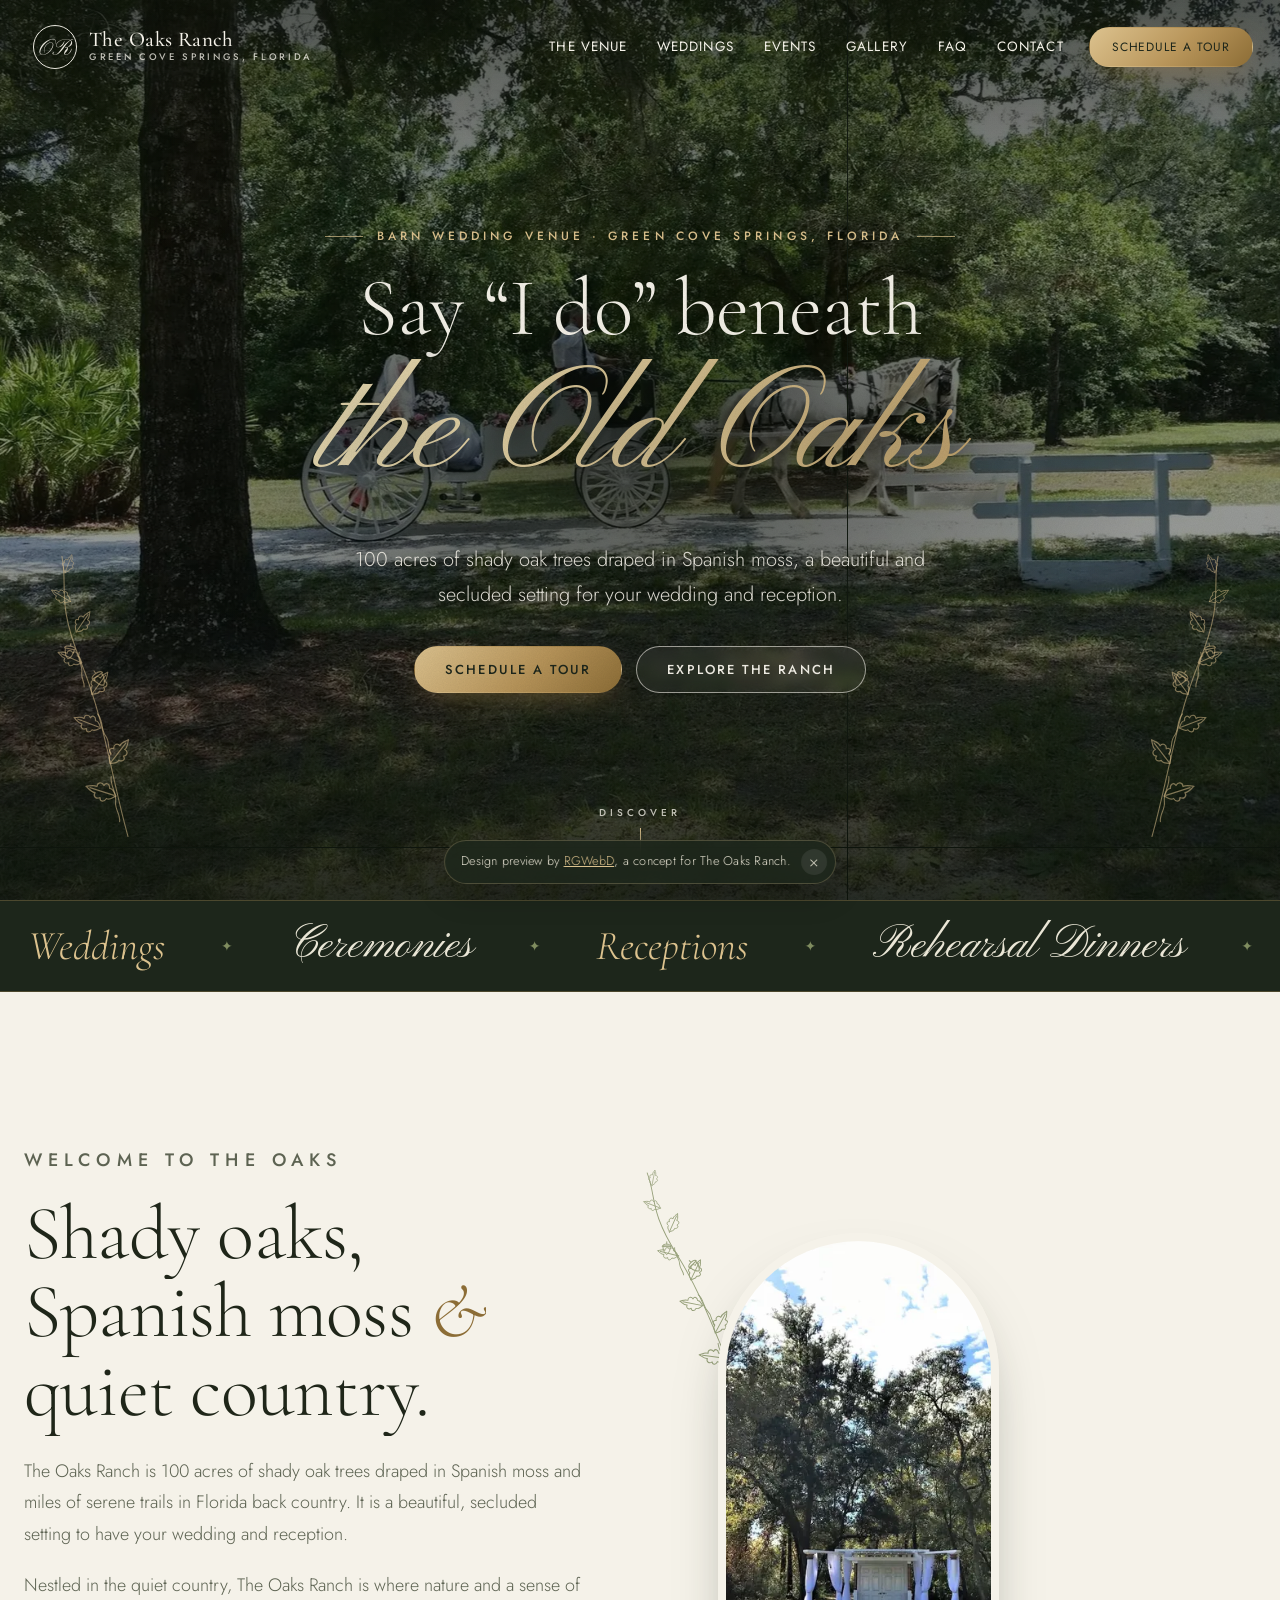
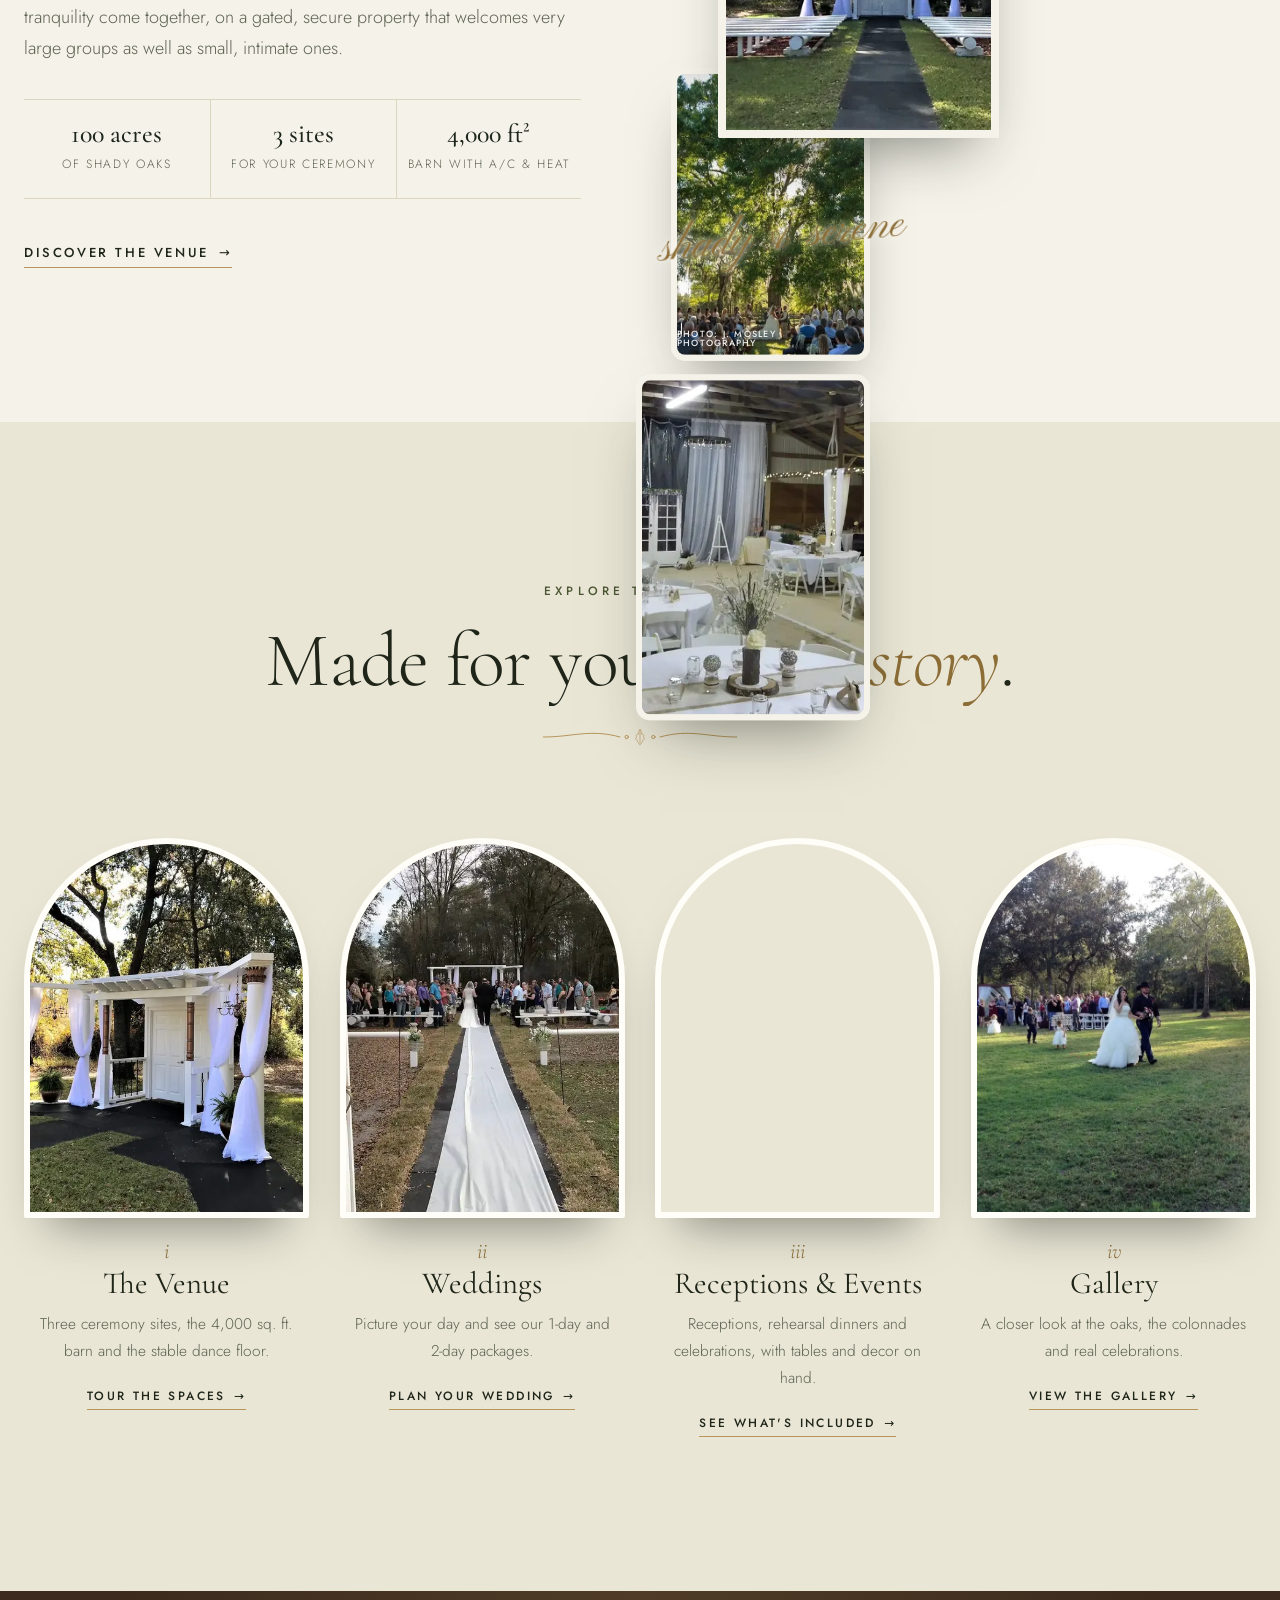
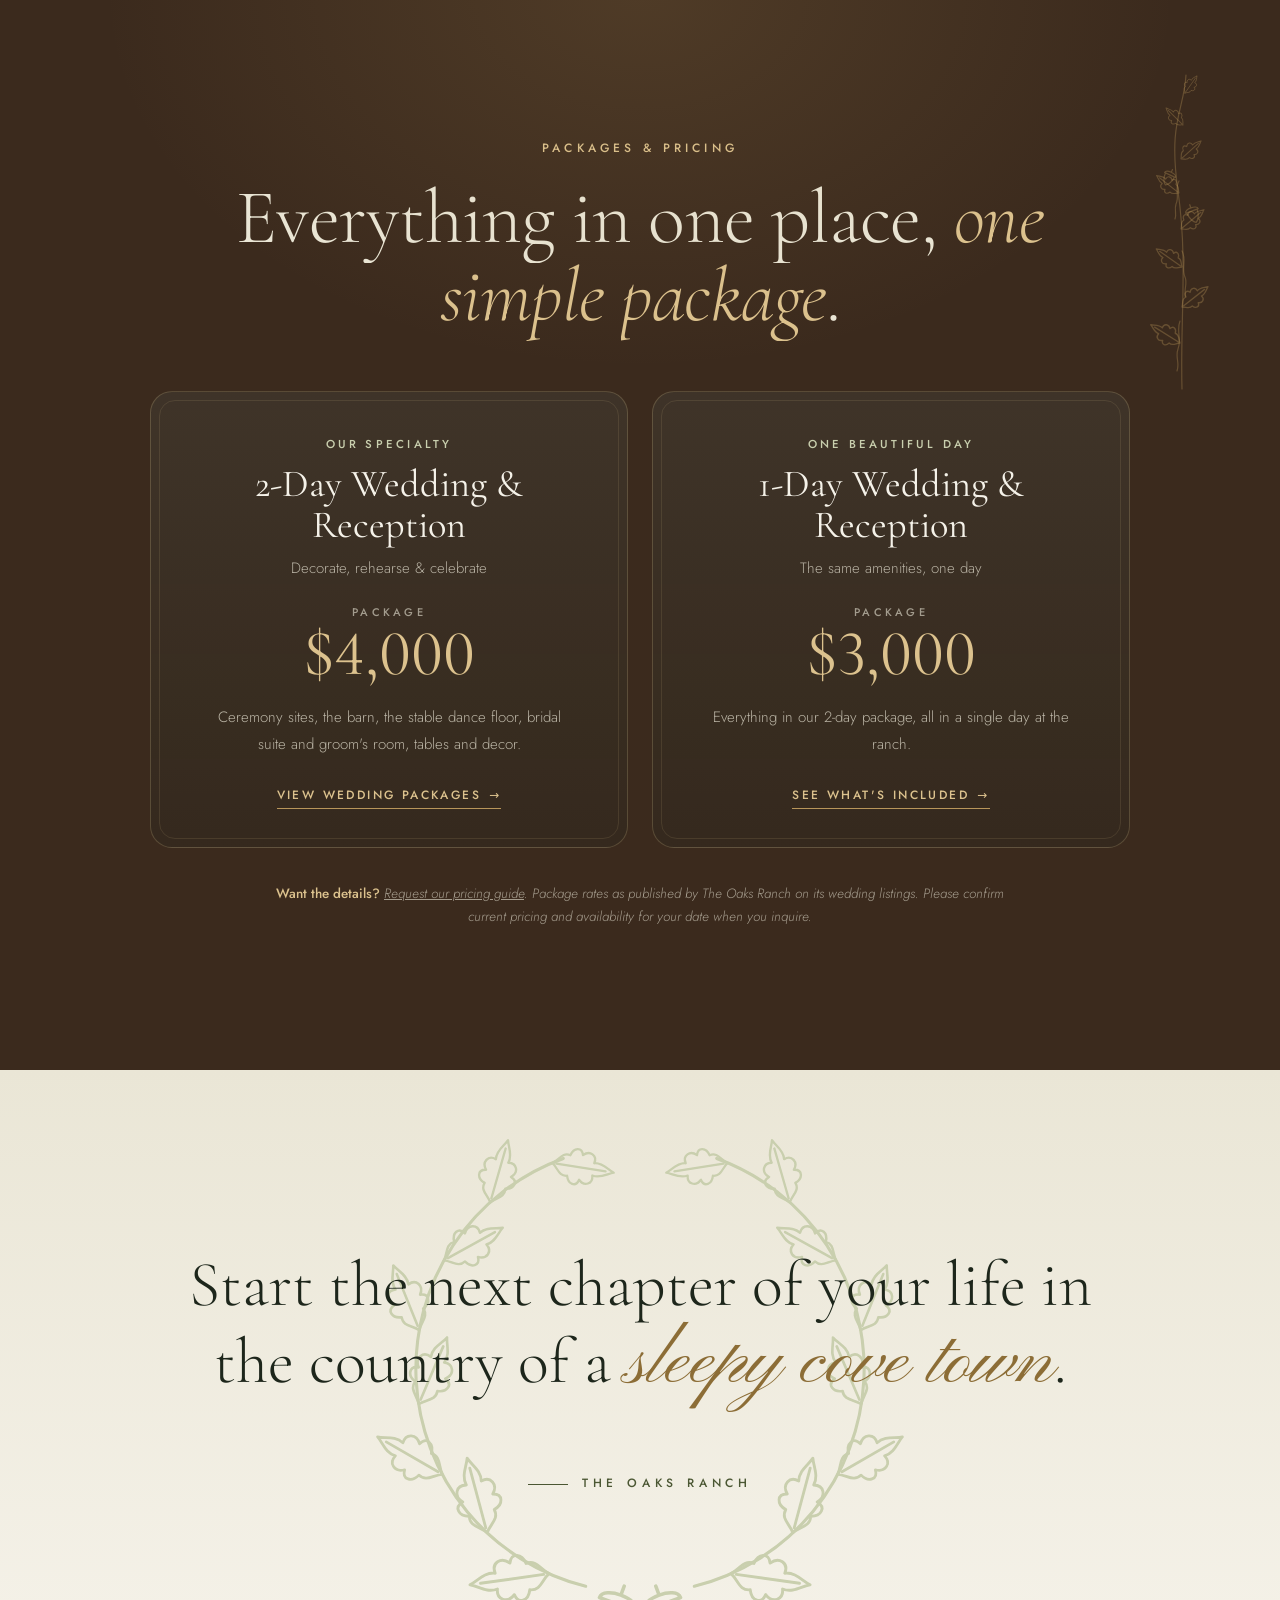
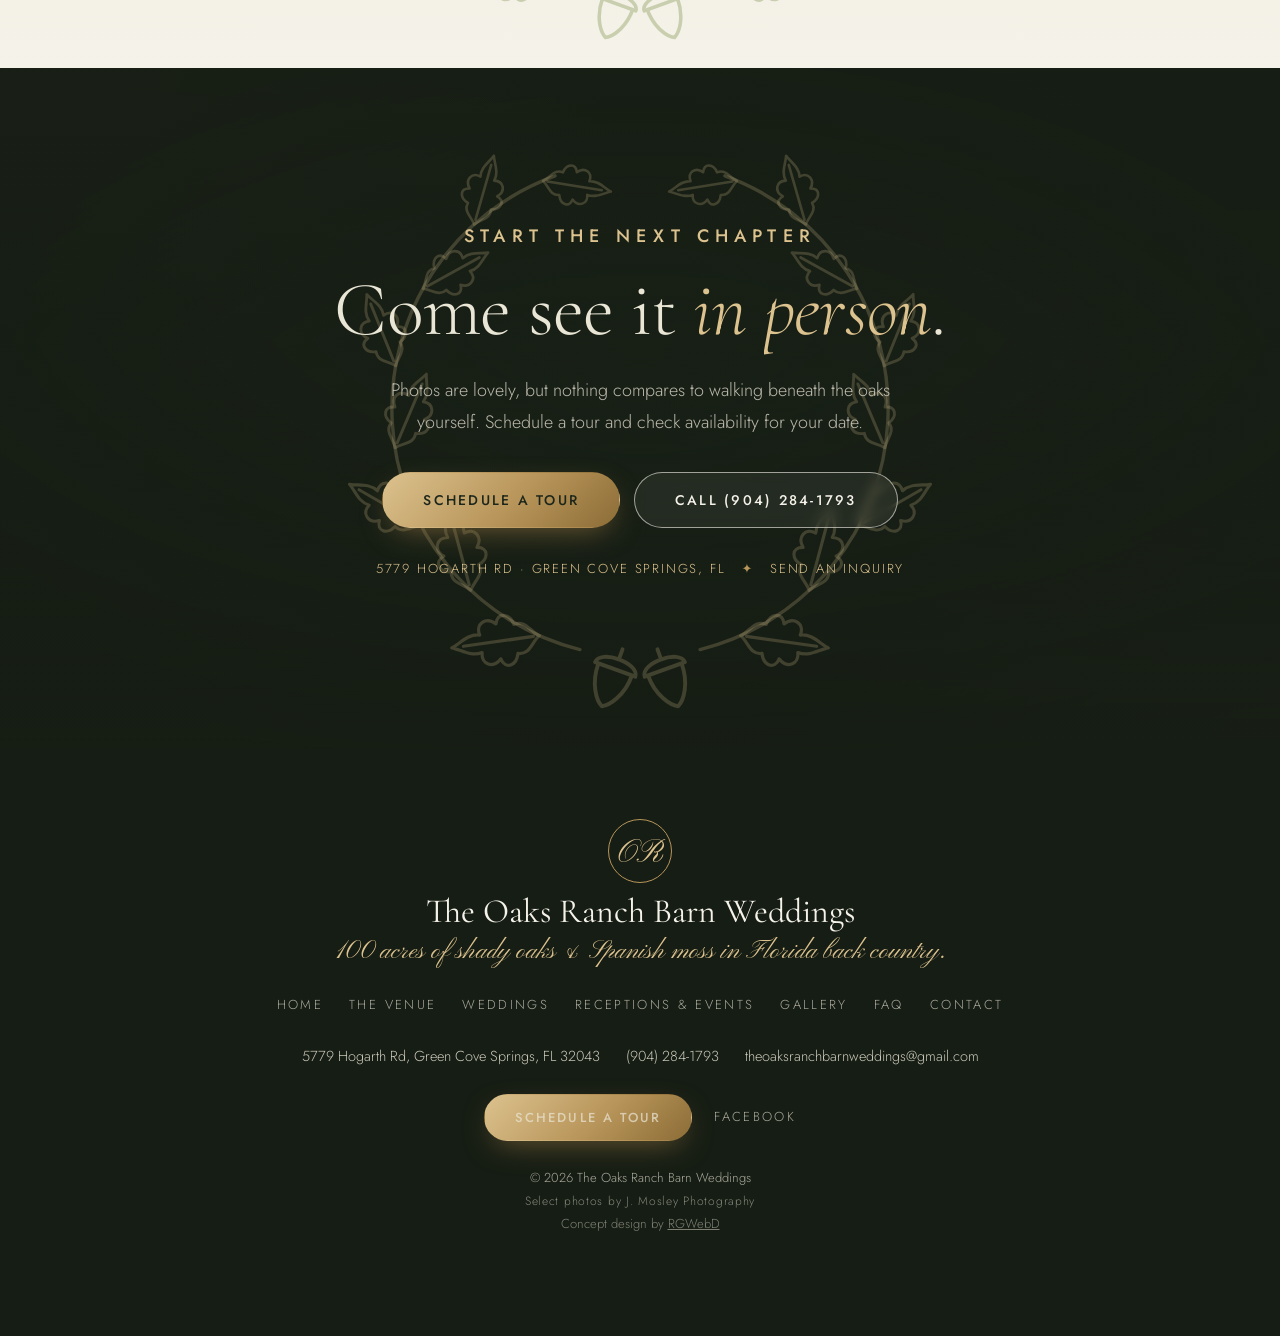
==== index.html @ be6a19f5 "The Oaks Ranch Barn Weddings: multi-page demo site" ====
<!doctype html>
<html lang="en">
<head>
  <meta charset="utf-8">
  <meta name="viewport" content="width=device-width, initial-scale=1, viewport-fit=cover">
  <title>The Oaks Ranch Barn Weddings | 100-Acre Oak Grove Wedding Venue in Green Cove Springs, FL</title>
  <meta name="description" content="Barn wedding venue on 100 acres of moss-draped oaks at 5779 Hogarth Rd, Green Cove Springs, FL: three ceremony sites, a 4,000 sq. ft. a/c barn and a lighted dance floor. Packages from $3,000.">
  <link rel="canonical" href="https://rgwebd.github.io/theoaksranch/">
  <meta name="theme-color" content="#1d261b">
  <meta name="robots" content="index, follow, max-image-preview:large">
  <meta property="og:type" content="website">
  <meta property="og:site_name" content="The Oaks Ranch Barn Weddings">
  <meta property="og:title" content="The Oaks Ranch Barn Weddings | 100-Acre Oak Grove Wedding Venue in Green Cove Springs, FL">
  <meta property="og:description" content="Barn wedding venue on 100 acres of moss-draped oaks at 5779 Hogarth Rd, Green Cove Springs, FL: three ceremony sites, a 4,000 sq. ft. a/c barn and a lighted dance floor. Packages from $3,000.">
  <meta property="og:url" content="https://rgwebd.github.io/theoaksranch/">
  <meta property="og:image" content="https://rgwebd.github.io/theoaksranch/images/og.jpg">
  <meta name="twitter:card" content="summary_large_image">
  <meta name="twitter:title" content="The Oaks Ranch Barn Weddings | 100-Acre Oak Grove Wedding Venue in Green Cove Springs, FL">
  <meta name="twitter:description" content="Barn wedding venue on 100 acres of moss-draped oaks at 5779 Hogarth Rd, Green Cove Springs, FL: three ceremony sites, a 4,000 sq. ft. a/c barn and a lighted dance floor. Packages from $3,000.">
  <meta name="twitter:image" content="https://rgwebd.github.io/theoaksranch/images/og.jpg">
  <link rel="icon" href="favicon.svg" type="image/svg+xml">
  <link rel="preconnect" href="https://fonts.googleapis.com">
  <link rel="preconnect" href="https://fonts.gstatic.com" crossorigin>
  <link href="https://fonts.googleapis.com/css2?family=Cormorant+Garamond:ital,wght@0,300;0,400;0,500;0,600;1,300;1,400;1,500&family=Pinyon+Script&family=Jost:wght@300;400;500;600&display=swap" rel="stylesheet">
  <link rel="preload" as="image" href="images/carriage-oaks.webp" imagesrcset="images/carriage-oaks-sm.webp 800w, images/carriage-oaks.webp 1920w" imagesizes="100vw" type="image/webp">
  <link rel="stylesheet" href="styles.css">
  <script>document.documentElement.classList.add("js");</script>
  <script type="application/ld+json">
{
 "@context": "https://schema.org",
 "@graph": [
  {
   "@type": [
    "EventVenue",
    "LocalBusiness"
   ],
   "@id": "https://rgwebd.github.io/theoaksranch/#venue",
   "name": "The Oaks Ranch Barn Weddings",
   "alternateName": [
    "The Oaks Ranch",
    "Florida Barn Weddings at The Oaks Ranch"
   ],
   "description": "The Oaks Ranch is 100 acres of shady oak trees draped in Spanish moss and miles of serene trails in Florida back country. It is a beautiful, secluded setting to have your wedding and reception, with three wedding ceremony sites, a 4,000 sq. ft. barn with a/c and heat and the stable area with a lighted dance floor for wedding rehearsal, ceremony and reception.",
   "url": "https://rgwebd.github.io/theoaksranch/",
   "telephone": "+1-904-284-1793",
   "email": "theoaksranchbarnweddings@gmail.com",
   "image": [
    "https://rgwebd.github.io/theoaksranch/images/og.jpg",
    "https://rgwebd.github.io/theoaksranch/images/colonnade-aisle.webp",
    "https://rgwebd.github.io/theoaksranch/images/barn-reception.webp"
   ],
   "address": {
    "@type": "PostalAddress",
    "streetAddress": "5779 Hogarth Rd",
    "addressLocality": "Green Cove Springs",
    "addressRegion": "FL",
    "postalCode": "32043",
    "addressCountry": "US"
   },
   "hasMap": "https://www.google.com/maps/search/?api=1&query=5779+Hogarth+Rd%2C+Green+Cove+Springs%2C+FL+32043",
   "areaServed": [
    "Green Cove Springs",
    "Clay County",
    "Jacksonville",
    "Northeast Florida"
   ],
   "sameAs": [
    "https://www.facebook.com/profile.php?id=100077868480670",
    "https://theoaksranchbarnweddings.com/",
    "https://www.theknot.com/marketplace/the-oaks-ranch-barn-weddings-green-cove-springs-fl-976248",
    "https://www.weddingwire.com/biz/the-oaks-ranch-barn-weddings-green-cove-springs/ce2cdfdeb54a8d8a.html"
   ],
   "maximumAttendeeCapacity": 300,
   "amenityFeature": [
    {
     "@type": "LocationFeatureSpecification",
     "name": "Three separate ceremony sites with rustic seating",
     "value": true
    },
    {
     "@type": "LocationFeatureSpecification",
     "name": "4,000 sq. ft. barn with a/c & heat",
     "value": true
    },
    {
     "@type": "LocationFeatureSpecification",
     "name": "Stable area with a lighted dance floor",
     "value": true
    },
    {
     "@type": "LocationFeatureSpecification",
     "name": "A/C bridal suite & groom's room with private restrooms",
     "value": true
    },
    {
     "@type": "LocationFeatureSpecification",
     "name": "3 ADA-approved bathrooms",
     "value": true
    },
    {
     "@type": "LocationFeatureSpecification",
     "name": "26 six-ft round tables & 4 nine-ft farmhouse tables",
     "value": true
    },
    {
     "@type": "LocationFeatureSpecification",
     "name": "Spools, shepherd hooks, whiskey barrel bar, rustic cake stands & signs",
     "value": true
    },
    {
     "@type": "LocationFeatureSpecification",
     "name": "Curtains at the ceremony sites, stable area & main barn",
     "value": true
    },
    {
     "@type": "LocationFeatureSpecification",
     "name": "Decorative lighting throughout",
     "value": true
    }
   ],
   "potentialAction": {
    "@type": "ReserveAction",
    "name": "Schedule a tour",
    "target": "mailto:theoaksranchbarnweddings@gmail.com"
   },
   "makesOffer": [
    {
     "@type": "Offer",
     "name": "2-Day Wedding & Reception Package",
     "price": "4000",
     "priceCurrency": "USD",
     "description": "The venue's specialty package. Same amenities as the 1-day package, over two days."
    },
    {
     "@type": "Offer",
     "name": "1-Day Wedding & Reception Package",
     "price": "3000",
     "priceCurrency": "USD",
     "description": "Wedding and reception in one day, with the same amenities as the 2-day package."
    }
   ]
  },
  {
   "@type": "WebPage",
   "@id": "https://rgwebd.github.io/theoaksranch/#webpage",
   "url": "https://rgwebd.github.io/theoaksranch/",
   "name": "The Oaks Ranch Barn Weddings | 100-Acre Oak Grove Wedding Venue in Green Cove Springs, FL",
   "description": "Barn wedding venue on 100 acres of moss-draped oaks at 5779 Hogarth Rd, Green Cove Springs, FL: three ceremony sites, a 4,000 sq. ft. a/c barn and a lighted dance floor. Packages from $3,000.",
   "isPartOf": {
    "@type": "WebSite",
    "name": "The Oaks Ranch Barn Weddings",
    "url": "https://rgwebd.github.io/theoaksranch/"
   },
   "about": {
    "@id": "https://rgwebd.github.io/theoaksranch/#venue"
   },
   "primaryImageOfPage": "https://rgwebd.github.io/theoaksranch/images/og.jpg"
  }
 ]
}
  </script>
</head>
<body class="page-index">
  <a class="skip" href="#main">Skip to content</a>
  <!-- Intro curtain -->
  <div class="curtain" aria-hidden="true">
    <div class="curtain__panel curtain__panel--l"></div>
    <div class="curtain__panel curtain__panel--r"></div>
    <div class="curtain__mark">
      <svg class="curtain__wreath" viewBox="0 0 200 200"><use href="#wreath"/></svg>
      <span class="curtain__mono">OR</span>
      <span class="curtain__name">The Oaks Ranch</span>
    </div>
  </div>

  <div class="grain" aria-hidden="true"></div>
  <div class="progress" aria-hidden="true"><span></span></div>

  <aside class="preview-bar" role="note">
    <span>Design preview by <a href="https://github.com/RGWebD" rel="noopener">RGWebD</a><span class="pv-long">, a concept for The Oaks Ranch</span>.</span>
    <button type="button" class="preview-bar__x" aria-label="Dismiss preview notice">&times;</button>
  </aside>

  <header class="nav" id="top">
    <a class="brand" href="./" aria-label="The Oaks Ranch home">
      <span class="brand__mono" aria-hidden="true">OR</span>
      <span class="brand__text"><span class="brand__name">The Oaks Ranch</span><span class="brand__sub">Green Cove Springs, Florida</span></span>
    </a>
    <nav aria-label="Main">
      <ul id="menu" class="menu">
        <li><a href="venue.html">The Venue</a></li><li><a href="weddings.html">Weddings</a></li><li><a href="events.html">Events</a></li><li><a href="gallery.html">Gallery</a></li><li><a href="faq.html">FAQ</a></li><li><a href="contact.html">Contact</a></li>
        <li class="menu__cta"><a class="btn btn--gold magnetic" href="mailto:theoaksranchbarnweddings@gmail.com?subject=Tour%20request%3A%20The%20Oaks%20Ranch&amp;body=Hi%21%20We%27d%20love%20to%20schedule%20a%20tour%20of%20The%20Oaks%20Ranch.%0A%0AOur%20names%3A%0APhone%3A%0AWedding%20date%20or%20season%3A%0AEstimated%20guest%20count%3A%0ABest%20days%20and%20times%20for%20a%20tour%3A%0A%0AThank%20you%21"><span>Schedule a Tour</span></a></li>
      </ul>
    </nav>
    <button class="menu-toggle" type="button" aria-expanded="false" aria-controls="menu" aria-label="Open menu"><span></span><span></span></button>
  </header>

  <main id="main">
    <!-- HERO -->
    <section class="hero" aria-labelledby="hero-title">
      <div class="hero__media" aria-hidden="true">
        <img src="images/carriage-oaks.webp" srcset="images/carriage-oaks-sm.webp 800w, images/carriage-oaks.webp 1920w" sizes="100vw" alt="" width="1920" height="1080" fetchpriority="high" style="object-position:38% 50%">
      </div>
      <div class="hero__veil" aria-hidden="true"></div>
      <svg class="hero__sprig hero__sprig--l draw" viewBox="0 0 120 320" aria-hidden="true"><use href="#sprig"/></svg>
      <svg class="hero__sprig hero__sprig--r draw" viewBox="0 0 120 320" aria-hidden="true"><use href="#sprig"/></svg>
      <div class="hero__inner">
        <p class="eyebrow hero__eyebrow"><span class="rule"></span>Barn Wedding Venue · Green Cove Springs, Florida<span class="rule"></span></p>
        <h1 id="hero-title" class="hero__title">
          <span class="split">Say “I do” beneath</span>
          <span class="hero__script">the Old Oaks</span>
        </h1>
        <p class="hero__lede">100 acres of shady oak trees draped in Spanish moss, a beautiful and secluded setting for your wedding and reception.</p>
        <div class="hero__cta">
          <a class="btn btn--gold magnetic" href="mailto:theoaksranchbarnweddings@gmail.com?subject=Tour%20request%3A%20The%20Oaks%20Ranch&amp;body=Hi%21%20We%27d%20love%20to%20schedule%20a%20tour%20of%20The%20Oaks%20Ranch.%0A%0AOur%20names%3A%0APhone%3A%0AWedding%20date%20or%20season%3A%0AEstimated%20guest%20count%3A%0ABest%20days%20and%20times%20for%20a%20tour%3A%0A%0AThank%20you%21"><span>Schedule a Tour</span></a>
          <a class="btn btn--ghost magnetic" href="venue.html"><span>Explore the Ranch</span></a>
        </div>
      </div>
      <a class="hero__scroll" href="#story" aria-label="Scroll to discover the ranch"><span>Discover</span><i></i></a>
    </section>

    <!-- MARQUEE -->
    <div class="marquee" aria-label="What The Oaks Ranch offers">
      <div class="marquee__track">
        <ul>
          <li>Weddings</li><li>Ceremonies</li><li>Receptions</li><li>Rehearsal Dinners</li><li>100 Acres of Oaks</li><li>Spanish Moss</li><li>Three Ceremony Sites</li><li>4,000 sq. ft. Barn</li><li>Lighted Dance Floor</li><li>Bridal Suite</li><li>Groom's Room</li><li>Serene Trails</li>
        </ul>
        <ul aria-hidden="true">
          <li>Weddings</li><li>Ceremonies</li><li>Receptions</li><li>Rehearsal Dinners</li><li>100 Acres of Oaks</li><li>Spanish Moss</li><li>Three Ceremony Sites</li><li>4,000 sq. ft. Barn</li><li>Lighted Dance Floor</li><li>Bridal Suite</li><li>Groom's Room</li><li>Serene Trails</li>
        </ul>
      </div>
    </div>

    <!-- STORY -->
    <section class="story section" id="story" aria-labelledby="story-title">
      <div class="wrap story__grid">
        <div class="story__copy">
          <p class="eyebrow reveal">Welcome to The Oaks</p>
          <h2 id="story-title" class="display split">Shady oaks, Spanish moss <em>&amp;</em> quiet country.</h2>
          <p class="reveal">The Oaks Ranch is 100 acres of shady oak trees draped in Spanish moss and miles of serene trails in Florida back country. It is a beautiful, secluded setting to have your wedding and reception.</p>
          <p class="reveal">Nestled in the quiet country, The Oaks Ranch is where nature and a sense of tranquility come together, on a gated, secure property that welcomes very large groups as well as small, intimate ones.</p>
          <ul class="story__facts reveal">
            <li><strong>100 acres</strong><span>of shady oaks</span></li>
            <li><strong>3 sites</strong><span>for your ceremony</span></li>
            <li><strong>4,000 ft²</strong><span>barn with a/c &amp; heat</span></li>
          </ul>
          <a class="link-arrow reveal" href="venue.html">Discover the venue <span aria-hidden="true">→</span></a>
        </div>
        <div class="collage" aria-label="Photos of the ranch">
          <figure class="collage__a arch reveal" data-parallax="0.6"><img src="images/colonnade-aisle.webp" srcset="images/colonnade-aisle-sm.webp 800w, images/colonnade-aisle.webp 1600w" sizes="(max-width: 800px) 60vw, 26vw" width="1600" height="1200" loading="lazy" decoding="async" alt="The White Colonnades ceremony site at the end of a rustic-bench aisle, framed by oak trees"></figure>
          <figure class="collage__b reveal" data-parallax="-0.5"><img src="images/moss-oak.webp" srcset="images/moss-oak.webp 960w" sizes="(max-width: 800px) 45vw, 18vw" width="960" height="640" loading="lazy" decoding="async" alt="A huge live oak draped in Spanish moss shading wedding guests"><span class="credit">Photo: J. Mosley Photography</span></figure>
          <figure class="collage__c reveal" data-parallax="0.3"><img src="images/barn-reception.webp" srcset="images/barn-reception-sm.webp 800w, images/barn-reception.webp 1920w" sizes="(max-width: 800px) 50vw, 20vw" width="1920" height="1282" loading="lazy" decoding="async" alt="The barn set for a reception with white drapes, round tables and string lights" style="object-position:40% 50%"></figure>
          <span class="collage__script" aria-hidden="true">shady &amp; serene</span>
          <svg class="collage__sprig draw" viewBox="0 0 120 320" aria-hidden="true"><use href="#sprig"/></svg>
        </div>
      </div>
    </section>

    <section class="teasers section section--cream" aria-labelledby="teasers-title">
      <div class="wrap">
        <header class="section-head center">
          <p class="eyebrow reveal">Explore the Ranch</p>
          <h2 id="teasers-title" class="display split">Made for your <em>whole story</em>.</h2>
          <svg class="flourish draw" viewBox="0 0 240 24" aria-hidden="true"><use href="#flourish"/></svg>
        </header>
        <ul class="teasers__grid">
          <li class="reveal"><a class="teaser" href="venue.html">
            <figure class="teaser__img"><img src="images/colonnade-side.webp" srcset="images/colonnade-side-sm.webp 800w, images/colonnade-side.webp 1600w" sizes="(max-width: 700px) 44vw, (max-width: 1100px) 22vw, 280px" width="1600" height="1200" loading="lazy" decoding="async" alt="The White Colonnades arbor with flowing white drapes beneath the oaks" style="object-position:55% 50%"></figure>
            <span class="teaser__n" aria-hidden="true">i</span>
            <h3>The Venue</h3>
            <p>Three ceremony sites, the 4,000 sq. ft. barn and the stable dance floor.</p>
            <span class="teaser__more">Tour the spaces <span aria-hidden="true">→</span></span>
          </a></li>
          <li class="reveal"><a class="teaser" href="weddings.html">
            <figure class="teaser__img"><img src="images/chapel-doors.webp" srcset="images/chapel-doors-sm.webp 800w, images/chapel-doors.webp 1600w" sizes="(max-width: 700px) 44vw, (max-width: 1100px) 22vw, 280px" width="1600" height="1200" loading="lazy" decoding="async" alt="White chapel doors opening onto a long aisle toward the ceremony arbor"></figure>
            <span class="teaser__n" aria-hidden="true">ii</span>
            <h3>Weddings</h3>
            <p>Picture your day and see our 1-day and 2-day packages.</p>
            <span class="teaser__more">Plan your wedding <span aria-hidden="true">→</span></span>
          </a></li>
          <li class="reveal"><a class="teaser" href="events.html">
            <figure class="teaser__img"><img src="images/golden-dinner.webp" srcset="images/golden-dinner-sm.webp 800w, images/golden-dinner.webp 1920w" sizes="(max-width: 700px) 44vw, (max-width: 1100px) 22vw, 280px" width="1920" height="1433" loading="lazy" decoding="async" alt="Guests at dinner tables beneath the oaks and string lights at golden hour" style="object-position:45% 50%"></figure>
            <span class="teaser__n" aria-hidden="true">iii</span>
            <h3>Receptions &amp; Events</h3>
            <p>Receptions, rehearsal dinners and celebrations, with tables and decor on hand.</p>
            <span class="teaser__more">See what's included <span aria-hidden="true">→</span></span>
          </a></li>
          <li class="reveal"><a class="teaser" href="gallery.html">
            <figure class="teaser__img"><img src="images/couple-lawn.webp" srcset="images/couple-lawn-sm.webp 800w, images/couple-lawn.webp 1600w" sizes="(max-width: 700px) 44vw, (max-width: 1100px) 22vw, 280px" width="1600" height="1600" loading="lazy" decoding="async" alt="Bride and groom walking hand in hand across the lawn" style="object-position:55% 50%"></figure>
            <span class="teaser__n" aria-hidden="true">iv</span>
            <h3>Gallery</h3>
            <p>A closer look at the oaks, the colonnades and real celebrations.</p>
            <span class="teaser__more">View the gallery <span aria-hidden="true">→</span></span>
          </a></li>
        </ul>
      </div>
    </section>

    <section class="ptease" aria-labelledby="ptease-title">
      <svg class="packages__sprig draw" viewBox="0 0 120 320" aria-hidden="true"><use href="#sprig"/></svg>
      <div class="wrap">
        <header class="section-head center">
          <p class="eyebrow reveal">Packages &amp; Pricing</p>
          <h2 id="ptease-title" class="display split">Everything in one place, <em>one simple package</em>.</h2>
        </header>
        <div class="ptease__grid">
          <a class="tier ptease__card reveal" href="weddings.html#packages">
            <p class="tier__kicker">Our Specialty</p>
            <h3>2-Day Wedding &amp; Reception</h3>
            <p class="tier__months">Decorate, rehearse &amp; celebrate</p>
            <p class="tier__price"><span>Package</span><b>$4,000</b></p>
            <p class="ptease__note">Ceremony sites, the barn, the stable dance floor, bridal suite and groom's room, tables and decor.</p>
            <span class="teaser__more">View wedding packages <span aria-hidden="true">→</span></span>
          </a>
          <a class="tier ptease__card reveal" href="weddings.html#packages">
            <p class="tier__kicker">One Beautiful Day</p>
            <h3>1-Day Wedding &amp; Reception</h3>
            <p class="tier__months">The same amenities, one day</p>
            <p class="tier__price"><span>Package</span><b>$3,000</b></p>
            <p class="ptease__note">Everything in our 2-day package, all in a single day at the ranch.</p>
            <span class="teaser__more">See what's included <span aria-hidden="true">→</span></span>
          </a>
        </div>
        <p class="fine reveal"><strong>Want the details?</strong> <a href="mailto:theoaksranchbarnweddings@gmail.com?subject=Pricing%20guide%20request%3A%20The%20Oaks%20Ranch&amp;body=Hi%21%20Could%20you%20send%20us%20your%20current%20wedding%20pricing%20and%20package%20details%3F%0A%0AOur%20names%3A%0APhone%3A%0AWedding%20date%20or%20season%3A%0AEstimated%20guest%20count%3A%0A%0AThank%20you%21">Request our pricing guide</a>. Package rates as published by The Oaks Ranch on its wedding listings. Please confirm current pricing and availability for your date when you inquire.</p>
      </div>
    </section>

    <section class="quote" aria-label="In their words">
      <svg class="quote__wreath draw" viewBox="0 0 200 200" aria-hidden="true"><use href="#wreath"/></svg>
      <blockquote class="quote__text">
        <p class="split-lines">Start the next chapter of your life in the country of a <em>sleepy cove town</em>.</p>
        <footer>The Oaks Ranch</footer>
      </blockquote>
    </section>

    <section class="cta-band" aria-labelledby="cta-title">
      <div class="cta-band__media" data-parallax="0.5" aria-hidden="true"><img src="images/golden-dinner.webp" srcset="images/golden-dinner-sm.webp 800w, images/golden-dinner.webp 1920w" sizes="100vw" width="1920" height="1433" loading="lazy" decoding="async" alt="" style="object-position:50% 40%"></div>
      <div class="cta-band__veil" aria-hidden="true"></div>
      <svg class="cta-band__wreath draw" viewBox="0 0 200 200" aria-hidden="true"><use href="#wreath"/></svg>
      <div class="wrap cta-band__inner">
        <p class="eyebrow reveal">Start the Next Chapter</p>
        <h2 id="cta-title" class="display split">Come see it <em>in person</em>.</h2>
        <p class="reveal">Photos are lovely, but nothing compares to walking beneath the oaks yourself. Schedule a tour and check availability for your date.</p>
        <div class="cta-band__btns reveal">
          <a class="btn btn--gold btn--lg magnetic" href="mailto:theoaksranchbarnweddings@gmail.com?subject=Tour%20request%3A%20The%20Oaks%20Ranch&amp;body=Hi%21%20We%27d%20love%20to%20schedule%20a%20tour%20of%20The%20Oaks%20Ranch.%0A%0AOur%20names%3A%0APhone%3A%0AWedding%20date%20or%20season%3A%0AEstimated%20guest%20count%3A%0ABest%20days%20and%20times%20for%20a%20tour%3A%0A%0AThank%20you%21"><span>Schedule a Tour</span></a>
          <a class="btn btn--ghost btn--lg magnetic" href="tel:+19042841793"><span>Call (904) 284-1793</span></a>
        </div>
        <p class="cta-band__meta reveal"><a href="https://www.google.com/maps/search/?api=1&amp;query=5779+Hogarth+Rd%2C+Green+Cove+Springs%2C+FL+32043" target="_blank" rel="noopener">5779 Hogarth Rd · Green Cove Springs, FL</a> <span aria-hidden="true">✦</span> <a href="contact.html">Send an inquiry</a></p>
      </div>
    </section>

  </main>

  <footer class="footer">
    <div class="wrap footer__inner">
      <div class="footer__brand">
        <span class="footer__mono" aria-hidden="true">OR</span>
        <p class="footer__name">The Oaks Ranch Barn Weddings</p>
        <p class="footer__tag">100 acres of shady oaks &amp; Spanish moss in Florida back country.</p>
      </div>
      <nav class="footer__nav" aria-label="Footer">
        <a href="./">Home</a><a href="venue.html">The Venue</a><a href="weddings.html">Weddings</a><a href="events.html">Receptions &amp; Events</a><a href="gallery.html">Gallery</a><a href="faq.html">FAQ</a><a href="contact.html">Contact</a>
      </nav>
      <div class="footer__contact">
        <a href="https://www.google.com/maps/search/?api=1&amp;query=5779+Hogarth+Rd%2C+Green+Cove+Springs%2C+FL+32043" target="_blank" rel="noopener">5779 Hogarth Rd, Green Cove Springs, FL 32043</a>
        <a href="tel:+19042841793">(904) 284-1793</a>
        <a href="mailto:theoaksranchbarnweddings@gmail.com">theoaksranchbarnweddings@gmail.com</a>
      </div>
      <div class="footer__actions">
        <a class="btn btn--gold magnetic" href="mailto:theoaksranchbarnweddings@gmail.com?subject=Tour%20request%3A%20The%20Oaks%20Ranch&amp;body=Hi%21%20We%27d%20love%20to%20schedule%20a%20tour%20of%20The%20Oaks%20Ranch.%0A%0AOur%20names%3A%0APhone%3A%0AWedding%20date%20or%20season%3A%0AEstimated%20guest%20count%3A%0ABest%20days%20and%20times%20for%20a%20tour%3A%0A%0AThank%20you%21"><span>Schedule a Tour</span></a>
        <a class="footer__social" href="https://www.facebook.com/profile.php?id=100077868480670" target="_blank" rel="noopener">Facebook</a>
      </div>
      <p class="footer__legal">© <span data-year>2026</span> The Oaks Ranch Barn Weddings<br><span class="footer__photo">Select photos by J. Mosley Photography</span><br><span class="footer__credit">Concept design by <a href="https://github.com/RGWebD" rel="noopener">RGWebD</a></span></p>
    </div>
  </footer>

  <!-- SVG sprites: oak leaves, acorns & Spanish moss -->
  <svg width="0" height="0" style="position:absolute" aria-hidden="true">
    <defs>
      <symbol id="sprig" viewBox="0 0 120 320"><g fill="none" stroke="currentColor" stroke-width="1.2" stroke-linecap="round" stroke-linejoin="round"><path d="M60 318 C 58 250, 66 190, 56 120 S 62 40, 64 4"/><path transform="translate(58.0 272.0) rotate(-58) scale(1.15)" d="M0 0 C -2 -3 -6 -4 -5 -8 C -9 -9 -10 -13 -6 -14 C -9 -17 -7 -21 -3 -20 C -4 -24 -1 -27 0 -30 C 1 -27 4 -24 3 -20 C 7 -21 9 -17 6 -14 C 10 -13 9 -9 5 -8 C 6 -4 2 -3 0 0Z M0 -2 L0 -26"/><path transform="translate(60.0 236.0) rotate(52) scale(1.10)" d="M0 0 C -2 -3 -6 -4 -5 -8 C -9 -9 -10 -13 -6 -14 C -9 -17 -7 -21 -3 -20 C -4 -24 -1 -27 0 -30 C 1 -27 4 -24 3 -20 C 7 -21 9 -17 6 -14 C 10 -13 9 -9 5 -8 C 6 -4 2 -3 0 0Z M0 -2 L0 -26"/><path transform="translate(60.0 196.0) rotate(-55) scale(1.05)" d="M0 0 C -2 -3 -6 -4 -5 -8 C -9 -9 -10 -13 -6 -14 C -9 -17 -7 -21 -3 -20 C -4 -24 -1 -27 0 -30 C 1 -27 4 -24 3 -20 C 7 -21 9 -17 6 -14 C 10 -13 9 -9 5 -8 C 6 -4 2 -3 0 0Z M0 -2 L0 -26"/><path transform="translate(59.0 158.0) rotate(50) scale(1.00)" d="M0 0 C -2 -3 -6 -4 -5 -8 C -9 -9 -10 -13 -6 -14 C -9 -17 -7 -21 -3 -20 C -4 -24 -1 -27 0 -30 C 1 -27 4 -24 3 -20 C 7 -21 9 -17 6 -14 C 10 -13 9 -9 5 -8 C 6 -4 2 -3 0 0Z M0 -2 L0 -26"/><path transform="translate(57.0 122.0) rotate(-52) scale(0.95)" d="M0 0 C -2 -3 -6 -4 -5 -8 C -9 -9 -10 -13 -6 -14 C -9 -17 -7 -21 -3 -20 C -4 -24 -1 -27 0 -30 C 1 -27 4 -24 3 -20 C 7 -21 9 -17 6 -14 C 10 -13 9 -9 5 -8 C 6 -4 2 -3 0 0Z M0 -2 L0 -26"/><path transform="translate(59.0 88.0) rotate(48) scale(0.90)" d="M0 0 C -2 -3 -6 -4 -5 -8 C -9 -9 -10 -13 -6 -14 C -9 -17 -7 -21 -3 -20 C -4 -24 -1 -27 0 -30 C 1 -27 4 -24 3 -20 C 7 -21 9 -17 6 -14 C 10 -13 9 -9 5 -8 C 6 -4 2 -3 0 0Z M0 -2 L0 -26"/><path transform="translate(61.0 54.0) rotate(-45) scale(0.80)" d="M0 0 C -2 -3 -6 -4 -5 -8 C -9 -9 -10 -13 -6 -14 C -9 -17 -7 -21 -3 -20 C -4 -24 -1 -27 0 -30 C 1 -27 4 -24 3 -20 C 7 -21 9 -17 6 -14 C 10 -13 9 -9 5 -8 C 6 -4 2 -3 0 0Z M0 -2 L0 -26"/><path transform="translate(63.0 22.0) rotate(35) scale(0.70)" d="M0 0 C -2 -3 -6 -4 -5 -8 C -9 -9 -10 -13 -6 -14 C -9 -17 -7 -21 -3 -20 C -4 -24 -1 -27 0 -30 C 1 -27 4 -24 3 -20 C 7 -21 9 -17 6 -14 C 10 -13 9 -9 5 -8 C 6 -4 2 -3 0 0Z M0 -2 L0 -26"/><path transform="translate(70.0 140.0) rotate(-20) scale(1.10)" d="M-5 0 C -5 6 -2 10 0 11 C 2 10 5 6 5 0Z M-6 0 C -6 -4 6 -4 6 0Z M0 -3 L0 -6"/><path transform="translate(48.0 104.0) rotate(25) scale(1.00)" d="M-5 0 C -5 6 -2 10 0 11 C 2 10 5 6 5 0Z M-6 0 C -6 -4 6 -4 6 0Z M0 -3 L0 -6"/><path d="M58 250 c -4 10 2 18 -2 28 c -3 8 2 14 -1 22"/><path d="M60 180 c 5 9 -1 17 3 26 c 3 7 -2 13 1 20"/><path d="M57 110 c -5 8 1 15 -3 23 c -2 6 1 10 -1 15"/></g></symbol>
      <symbol id="flourish" viewBox="0 0 240 24"><g fill="none" stroke="currentColor" stroke-width="1.2" stroke-linecap="round"><path d="M4 12 C 40 12, 60 2, 96 12 M236 12 C 200 12, 180 2, 144 12"/><path transform="translate(120.0 21.0) rotate(0) scale(0.62)" d="M0 0 C -2 -3 -6 -4 -5 -8 C -9 -9 -10 -13 -6 -14 C -9 -17 -7 -21 -3 -20 C -4 -24 -1 -27 0 -30 C 1 -27 4 -24 3 -20 C 7 -21 9 -17 6 -14 C 10 -13 9 -9 5 -8 C 6 -4 2 -3 0 0Z M0 -2 L0 -26"/><circle cx="104" cy="12" r="2"/><circle cx="136" cy="12" r="2"/></g></symbol>
      <symbol id="wreath" viewBox="0 0 200 200"><g fill="none" stroke="currentColor" stroke-width="1.1" stroke-linecap="round" stroke-linejoin="round"><path d="M80.6 177.6 A 80 80 0 0 1 72.6 24.8"/><path d="M119.4 177.6 A 80 80 0 0 0 127.4 24.8"/><path transform="translate(67.5 173.1) rotate(-98) scale(0.95)" d="M0 0 C -2 -3 -6 -4 -5 -8 C -9 -9 -10 -13 -6 -14 C -9 -17 -7 -21 -3 -20 C -4 -24 -1 -27 0 -30 C 1 -27 4 -24 3 -20 C 7 -21 9 -17 6 -14 C 10 -13 9 -9 5 -8 C 6 -4 2 -3 0 0Z M0 -2 L0 -26"/><path transform="translate(132.5 173.1) rotate(98) scale(0.95)" d="M0 0 C -2 -3 -6 -4 -5 -8 C -9 -9 -10 -13 -6 -14 C -9 -17 -7 -21 -3 -20 C -4 -24 -1 -27 0 -30 C 1 -27 4 -24 3 -20 C 7 -21 9 -17 6 -14 C 10 -13 9 -9 5 -8 C 6 -4 2 -3 0 0Z M0 -2 L0 -26"/><path transform="translate(45.4 158.5) rotate(-15) scale(0.92)" d="M0 0 C -2 -3 -6 -4 -5 -8 C -9 -9 -10 -13 -6 -14 C -9 -17 -7 -21 -3 -20 C -4 -24 -1 -27 0 -30 C 1 -27 4 -24 3 -20 C 7 -21 9 -17 6 -14 C 10 -13 9 -9 5 -8 C 6 -4 2 -3 0 0Z M0 -2 L0 -26"/><path transform="translate(154.6 158.5) rotate(15) scale(0.92)" d="M0 0 C -2 -3 -6 -4 -5 -8 C -9 -9 -10 -13 -6 -14 C -9 -17 -7 -21 -3 -20 C -4 -24 -1 -27 0 -30 C 1 -27 4 -24 3 -20 C 7 -21 9 -17 6 -14 C 10 -13 9 -9 5 -8 C 6 -4 2 -3 0 0Z M0 -2 L0 -26"/><path transform="translate(29.4 137.6) rotate(-60) scale(0.89)" d="M0 0 C -2 -3 -6 -4 -5 -8 C -9 -9 -10 -13 -6 -14 C -9 -17 -7 -21 -3 -20 C -4 -24 -1 -27 0 -30 C 1 -27 4 -24 3 -20 C 7 -21 9 -17 6 -14 C 10 -13 9 -9 5 -8 C 6 -4 2 -3 0 0Z M0 -2 L0 -26"/><path transform="translate(170.6 137.6) rotate(60) scale(0.89)" d="M0 0 C -2 -3 -6 -4 -5 -8 C -9 -9 -10 -13 -6 -14 C -9 -17 -7 -21 -3 -20 C -4 -24 -1 -27 0 -30 C 1 -27 4 -24 3 -20 C 7 -21 9 -17 6 -14 C 10 -13 9 -9 5 -8 C 6 -4 2 -3 0 0Z M0 -2 L0 -26"/><path transform="translate(21.0 112.5) rotate(23) scale(0.86)" d="M0 0 C -2 -3 -6 -4 -5 -8 C -9 -9 -10 -13 -6 -14 C -9 -17 -7 -21 -3 -20 C -4 -24 -1 -27 0 -30 C 1 -27 4 -24 3 -20 C 7 -21 9 -17 6 -14 C 10 -13 9 -9 5 -8 C 6 -4 2 -3 0 0Z M0 -2 L0 -26"/><path transform="translate(179.0 112.5) rotate(-23) scale(0.86)" d="M0 0 C -2 -3 -6 -4 -5 -8 C -9 -9 -10 -13 -6 -14 C -9 -17 -7 -21 -3 -20 C -4 -24 -1 -27 0 -30 C 1 -27 4 -24 3 -20 C 7 -21 9 -17 6 -14 C 10 -13 9 -9 5 -8 C 6 -4 2 -3 0 0Z M0 -2 L0 -26"/><path transform="translate(21.2 86.1) rotate(-22) scale(0.83)" d="M0 0 C -2 -3 -6 -4 -5 -8 C -9 -9 -10 -13 -6 -14 C -9 -17 -7 -21 -3 -20 C -4 -24 -1 -27 0 -30 C 1 -27 4 -24 3 -20 C 7 -21 9 -17 6 -14 C 10 -13 9 -9 5 -8 C 6 -4 2 -3 0 0Z M0 -2 L0 -26"/><path transform="translate(178.8 86.1) rotate(22) scale(0.83)" d="M0 0 C -2 -3 -6 -4 -5 -8 C -9 -9 -10 -13 -6 -14 C -9 -17 -7 -21 -3 -20 C -4 -24 -1 -27 0 -30 C 1 -27 4 -24 3 -20 C 7 -21 9 -17 6 -14 C 10 -13 9 -9 5 -8 C 6 -4 2 -3 0 0Z M0 -2 L0 -26"/><path transform="translate(30.0 61.2) rotate(61) scale(0.80)" d="M0 0 C -2 -3 -6 -4 -5 -8 C -9 -9 -10 -13 -6 -14 C -9 -17 -7 -21 -3 -20 C -4 -24 -1 -27 0 -30 C 1 -27 4 -24 3 -20 C 7 -21 9 -17 6 -14 C 10 -13 9 -9 5 -8 C 6 -4 2 -3 0 0Z M0 -2 L0 -26"/><path transform="translate(170.0 61.2) rotate(-61) scale(0.80)" d="M0 0 C -2 -3 -6 -4 -5 -8 C -9 -9 -10 -13 -6 -14 C -9 -17 -7 -21 -3 -20 C -4 -24 -1 -27 0 -30 C 1 -27 4 -24 3 -20 C 7 -21 9 -17 6 -14 C 10 -13 9 -9 5 -8 C 6 -4 2 -3 0 0Z M0 -2 L0 -26"/><path transform="translate(46.5 40.5) rotate(16) scale(0.77)" d="M0 0 C -2 -3 -6 -4 -5 -8 C -9 -9 -10 -13 -6 -14 C -9 -17 -7 -21 -3 -20 C -4 -24 -1 -27 0 -30 C 1 -27 4 -24 3 -20 C 7 -21 9 -17 6 -14 C 10 -13 9 -9 5 -8 C 6 -4 2 -3 0 0Z M0 -2 L0 -26"/><path transform="translate(153.5 40.5) rotate(-16) scale(0.77)" d="M0 0 C -2 -3 -6 -4 -5 -8 C -9 -9 -10 -13 -6 -14 C -9 -17 -7 -21 -3 -20 C -4 -24 -1 -27 0 -30 C 1 -27 4 -24 3 -20 C 7 -21 9 -17 6 -14 C 10 -13 9 -9 5 -8 C 6 -4 2 -3 0 0Z M0 -2 L0 -26"/><path transform="translate(68.7 26.4) rotate(99) scale(0.74)" d="M0 0 C -2 -3 -6 -4 -5 -8 C -9 -9 -10 -13 -6 -14 C -9 -17 -7 -21 -3 -20 C -4 -24 -1 -27 0 -30 C 1 -27 4 -24 3 -20 C 7 -21 9 -17 6 -14 C 10 -13 9 -9 5 -8 C 6 -4 2 -3 0 0Z M0 -2 L0 -26"/><path transform="translate(131.3 26.4) rotate(-99) scale(0.74)" d="M0 0 C -2 -3 -6 -4 -5 -8 C -9 -9 -10 -13 -6 -14 C -9 -17 -7 -21 -3 -20 C -4 -24 -1 -27 0 -30 C 1 -27 4 -24 3 -20 C 7 -21 9 -17 6 -14 C 10 -13 9 -9 5 -8 C 6 -4 2 -3 0 0Z M0 -2 L0 -26"/><path transform="translate(92.0 184.0) rotate(20) scale(1.15)" d="M-5 0 C -5 6 -2 10 0 11 C 2 10 5 6 5 0Z M-6 0 C -6 -4 6 -4 6 0Z M0 -3 L0 -6"/><path transform="translate(108.0 184.0) rotate(-20) scale(1.15)" d="M-5 0 C -5 6 -2 10 0 11 C 2 10 5 6 5 0Z M-6 0 C -6 -4 6 -4 6 0Z M0 -3 L0 -6"/></g></symbol>
    </defs>
  </svg>

  <script src="script.js" defer></script>
</body>
</html>
---- styles.css ----
:root{
  --ivory:#f5f2e9; --cream:#eae6d6; --linen:#dcd6bf;
  --sage:#7f8c5f; --sage-d:#4b5733; --sage-l:#c9cfae;
  --gold:#b8955a; --gold-l:#dcc28e; --gold-d:#8c6d36;
  --wood:#1d261b; --wood-2:#2a3627; --wood-3:#44523a;
  --oak:#7a5537;
  --ink:#1f2619; --muted:#5d6352;
  --serif:"Cormorant Garamond", "Times New Roman", serif;
  --script:"Pinyon Script", "Brush Script MT", cursive;
  --sans:"Jost", system-ui, -apple-system, "Segoe UI", sans-serif;
  --wrap:1240px; --r:18px;
  --ease:cubic-bezier(.2,.7,.1,1);
  --preview-h:0px;
}
*,*::before,*::after{box-sizing:border-box}
section[id]{scroll-margin-top:84px}
html{scroll-behavior:smooth;-webkit-text-size-adjust:100%}
html,body{overflow-x:clip}
main,footer{overflow-x:clip}
body{margin:0;background:var(--ivory);color:var(--ink);font:300 17px/1.75 var(--sans);-webkit-font-smoothing:antialiased}
img{max-width:100%;height:auto;display:block}
a{color:inherit}
button{font:inherit;color:inherit;cursor:pointer}
h1,h2,h3{font-family:var(--serif);font-weight:400;line-height:1.05;margin:0}
p{margin:0 0 1.1em}
.wrap{width:min(var(--wrap),100% - 48px);margin-inline:auto}
.skip{position:absolute;left:-999px;top:8px;z-index:200;background:var(--wood);color:var(--ivory);padding:10px 16px;border-radius:8px}
.skip:focus{left:12px}
:focus-visible{outline:2px solid var(--gold);outline-offset:3px}
::selection{background:var(--gold-l);color:var(--wood)}

/* grain */
.grain{position:fixed;inset:0;z-index:90;pointer-events:none;opacity:.07;mix-blend-mode:multiply;
  background-image:url("data:image/svg+xml,%3Csvg xmlns='http://www.w3.org/2000/svg' width='180' height='180'%3E%3Cfilter id='n'%3E%3CfeTurbulence type='fractalNoise' baseFrequency='.85' numOctaves='3' stitchTiles='stitch'/%3E%3CfeColorMatrix values='0 0 0 0 0 0 0 0 0 0 0 0 0 0 0 0 0 0 .9 0'/%3E%3C/filter%3E%3Crect width='100%25' height='100%25' filter='url(%23n)'/%3E%3C/svg%3E");
  animation:grain 1.2s steps(6) infinite}
@keyframes grain{0%{background-position:0 0}20%{background-position:-37px 23px}40%{background-position:29px -41px}60%{background-position:-17px -11px}80%{background-position:43px 31px}100%{background-position:0 0}}

/* progress */
.progress{position:fixed;top:0;left:0;right:0;height:3px;z-index:120;pointer-events:none}
.progress span{display:block;height:100%;transform-origin:0 50%;transform:scaleX(var(--p,0));background:linear-gradient(90deg,var(--sage),var(--gold-l),var(--gold))}

/* curtain */
.curtain{display:none}
.js.rv .curtain{display:block;position:fixed;inset:0;z-index:150;pointer-events:none}
.curtain__panel{position:absolute;top:0;bottom:0;width:50.5%;background:var(--wood);transition:transform 1.2s cubic-bezier(.77,0,.18,1)}
.curtain__panel::after{content:"";position:absolute;inset:0;background:radial-gradient(120% 80% at 100% 50%,rgba(184,149,90,.18),transparent 60%)}
.curtain__panel--l{left:0}
.curtain__panel--r{right:0}
.curtain__panel--r::after{background:radial-gradient(120% 80% at 0% 50%,rgba(184,149,90,.18),transparent 60%)}
.curtain__mark{position:absolute;inset:0;display:grid;place-content:center;justify-items:center;color:var(--gold-l);transition:opacity .5s ease,transform .8s var(--ease)}
.curtain__wreath{width:190px;height:190px;grid-area:1/1;color:var(--gold)}
.curtain__wreath path{stroke-dasharray:600;stroke-dashoffset:600;animation:draw 1.4s .1s var(--ease) forwards}
.curtain__mono{grid-area:1/1;align-self:center;font:400 64px/1 var(--script);color:var(--ivory);opacity:0;animation:fadeUp .9s .35s var(--ease) forwards}
.curtain__name{margin-top:18px;font:500 11px/1 var(--sans);letter-spacing:.42em;text-transform:uppercase;opacity:0;animation:fadeUp .9s .6s var(--ease) forwards}
.curtain.open .curtain__panel--l{transform:translateX(-101%)}
.curtain.open .curtain__panel--r{transform:translateX(101%)}
.curtain.open .curtain__mark{opacity:0;transform:scale(1.06)}
.curtain.gone{display:none!important}
@keyframes draw{to{stroke-dashoffset:0}}
@keyframes fadeUp{from{opacity:0;transform:translateY(12px)}to{opacity:1;transform:none}}

/* preview bar */
.preview-bar{position:fixed;left:50%;bottom:16px;transform:translateX(-50%);z-index:110;display:flex;align-items:center;gap:10px;padding:8px 8px 8px 16px;border-radius:999px;background:rgba(29,38,27,.82);color:var(--cream);font-size:12.5px;width:max-content;letter-spacing:.02em;backdrop-filter:blur(10px);-webkit-backdrop-filter:blur(10px);box-shadow:0 10px 30px rgba(0,0,0,.25);max-width:calc(100% - 24px);border:1px solid rgba(220,194,142,.25)}
.preview-bar a{color:var(--gold-l)}
.preview-bar__x{width:26px;height:26px;border-radius:50%;border:0;background:rgba(255,255,255,.08);font-size:16px;line-height:1;flex:none}
.preview-bar.hide{display:none}

/* nav */
.nav{position:fixed;top:14px;left:0;right:0;margin:0 auto;width:min(1320px,100% - 28px);z-index:100;display:flex;align-items:center;justify-content:space-between;gap:18px;padding:10px 12px 10px 18px;border-radius:999px;color:var(--ivory);transition:background .5s,box-shadow .5s,color .5s,top .4s,border-color .5s;border:1px solid transparent}
.nav.scrolled{background:rgba(245,242,233,.72);color:var(--ink);backdrop-filter:blur(16px) saturate(1.4);-webkit-backdrop-filter:blur(16px) saturate(1.4);box-shadow:0 12px 40px -18px rgba(29,38,27,.45);border-color:rgba(184,149,90,.35);top:10px}
.brand{display:flex;align-items:center;gap:12px;text-decoration:none}
.brand__mono{display:grid;place-items:center;width:44px;height:44px;border-radius:50%;border:1px solid currentColor;font:400 23px/1 var(--script);padding-top:4px;opacity:.95}
.brand__text{display:flex;flex-direction:column;line-height:1.05}
.brand__name{font:500 21px/1 var(--serif);letter-spacing:.02em}
.brand__sub{font:500 9.5px/1.6 var(--sans);letter-spacing:.28em;text-transform:uppercase;opacity:.75}
.menu{display:flex;align-items:center;gap:4px;list-style:none;margin:0;padding:0}
.menu a{display:block;padding:9px 13px;text-decoration:none;font:400 13.5px/1 var(--sans);letter-spacing:.08em;text-transform:uppercase;position:relative}
.menu a:not(.btn)::after{content:"";position:absolute;left:13px;right:13px;bottom:4px;height:1px;background:currentColor;transform:scaleX(0);transform-origin:right;transition:transform .4s var(--ease)}
.menu a:not(.btn):hover::after{transform:scaleX(1);transform-origin:left}
.menu__cta{margin-left:8px}
.menu-toggle{display:none}

/* buttons */
.btn{--mx:0px;--my:0px;position:relative;display:inline-flex;align-items:center;justify-content:center;gap:10px;padding:16px 30px;border-radius:999px;text-decoration:none;font:500 13px/1 var(--sans);letter-spacing:.16em;text-transform:uppercase;border:1px solid transparent;overflow:hidden;isolation:isolate;transform:translate(var(--mx),var(--my));transition:transform .35s var(--ease),color .4s,border-color .4s,box-shadow .4s}
.btn span{position:relative;z-index:1;transition:transform .35s var(--ease)}
.btn::before{content:"";position:absolute;inset:0;z-index:0;border-radius:inherit;transform:translateY(101%);transition:transform .55s var(--ease)}
.btn:hover::before{transform:none}
.btn--gold{background:linear-gradient(135deg,var(--gold-l),var(--gold) 55%,var(--gold-d));color:var(--wood);box-shadow:0 10px 30px -10px rgba(156,123,69,.7)}
.btn--gold::before{background:var(--wood)}
.btn--gold:hover{color:var(--gold-l)}
.btn--ghost{border-color:rgba(245,242,233,.6);color:var(--ivory);backdrop-filter:blur(6px);-webkit-backdrop-filter:blur(6px);background:rgba(255,255,255,.06)}
.btn--ghost::before{background:var(--ivory)}
.btn--ghost:hover{color:var(--wood)}
.menu .btn{padding:13px 22px;font-size:12px}
.nav.scrolled .btn--gold{box-shadow:none}
.btn--lg{padding:20px 40px;font-size:14px}
.btn--block{width:100%}

/* type helpers */
.eyebrow{display:inline-flex;align-items:center;gap:14px;font:500 12px/1.4 var(--sans);letter-spacing:.34em;text-transform:uppercase;color:var(--sage-d);margin-bottom:22px}
.eyebrow .rule{width:38px;height:1px;background:currentColor;opacity:.7}
.display{font-size:clamp(40px,6vw,84px);font-weight:300;letter-spacing:-.01em;line-height:1.02;margin-bottom:26px}
.display em{font-style:italic;color:var(--gold-d)}
.section{padding:clamp(90px,12vw,170px) 0;position:relative}
.section--cream{background:var(--cream)}
.section--dark{background:var(--wood);color:var(--cream)}
.section--dark .eyebrow{color:var(--gold-l)}
.section--dark .display em{color:var(--gold-l)}
.section-head{max-width:820px;margin-bottom:clamp(50px,7vw,90px)}
.section-head.center{margin-inline:auto;text-align:center}
.section-lede{font-size:19px;color:var(--muted);max-width:620px;margin-inline:auto}
.section--dark .section-lede{color:rgba(234,230,214,.75)}
.flourish{width:200px;height:22px;color:var(--gold);margin:4px auto 0;display:block}
.link-arrow{display:inline-flex;gap:10px;font:500 13px/1 var(--sans);letter-spacing:.2em;text-transform:uppercase;text-decoration:none;border-bottom:1px solid var(--gold);padding-bottom:8px}
.link-arrow span{transition:transform .4s var(--ease)}
.link-arrow:hover span{transform:translateX(6px)}
.ticks{list-style:none;padding:0;margin:0}
.ticks li{position:relative;padding-left:28px;margin:8px 0}
.ticks li::before{content:"";position:absolute;left:0;top:.62em;width:14px;height:8px;border-left:1.5px solid var(--gold);border-bottom:1.5px solid var(--gold);transform:rotate(-45deg)}

/* reveal + split */
.rv .reveal{opacity:0;transform:translateY(34px);transition:opacity 1.1s var(--ease) var(--d,0s),transform 1.1s var(--ease) var(--d,0s)}
.rv .reveal.in{opacity:1;transform:none}
.split .w{display:inline-block;overflow:hidden;vertical-align:top;padding-bottom:.08em;margin-bottom:-.08em}
.split .w>span{display:inline-block}
.rv .split .w>span{transform:translateY(105%);transition:transform 1.1s var(--ease) calc(var(--i)*55ms + var(--d0,0ms))}
.rv .split.in .w>span{transform:none}
.split-lines{}
.rv .split-lines .w>span{opacity:0;filter:blur(8px);transition:opacity 1s ease calc(var(--i)*60ms),filter 1s ease calc(var(--i)*60ms)}
.rv .split-lines.in .w>span{opacity:1;filter:none}
.split-lines .w{display:inline-block}
.rv .draw use{}
.draw{overflow:visible}
.rv .draw path{stroke-dasharray:900;stroke-dashoffset:900;transition:stroke-dashoffset 2.6s var(--ease)}
.rv .draw.in path{stroke-dashoffset:0}

/* hero */
.hero{position:relative;min-height:100svh;display:grid;place-items:center;overflow:hidden;color:var(--ivory);isolation:isolate;padding:130px 0 120px}
.hero__media{position:absolute;inset:0;z-index:-2;overflow:hidden;background:#1a2218}
.hero__media img{width:100%;height:100%;object-fit:cover;object-position:58% 60%;transform-origin:62% 55%;animation:kenburns 26s ease-in-out infinite alternate}
.rv .hero__media img{animation:kenburns 26s ease-in-out infinite alternate, heroIn 2.4s var(--ease) both}
@keyframes kenburns{from{transform:scale(1.04) translate3d(0,0,0)}to{transform:scale(1.18) translate3d(-2.5%,-1.5%,0)}}
@keyframes heroIn{from{opacity:0;filter:brightness(.4) blur(6px)}to{opacity:1;filter:none}}
.hero__veil{position:absolute;inset:0;z-index:-1;background:
  radial-gradient(70% 60% at 50% 46%,rgba(20,27,18,.12),rgba(20,27,18,.55) 75%),
  linear-gradient(180deg,rgba(20,27,18,.55),rgba(20,27,18,.05) 30%,rgba(20,27,18,.15) 60%,rgba(20,27,18,.85))}
.hero__inner{text-align:center;width:min(1100px,100% - 40px)}
.hero__eyebrow{color:var(--gold-l);text-shadow:0 1px 10px rgba(0,0,0,.4)}
.hero__title{font-size:clamp(40px,6.4vw,96px);font-weight:300;line-height:1.02;letter-spacing:-.01em;text-shadow:0 2px 40px rgba(0,0,0,.35)}
.hero__title .split{display:block}
.hero__script{display:block;font:400 clamp(66px,11.5vw,178px)/1 var(--script);color:var(--gold-l);margin-top:.06em;background:linear-gradient(100deg,#eadcb2 10%,#b8955a 40%,#fbf1d6 52%,#b8955a 64%,#eadcb2 90%);background-size:250% 100%;-webkit-background-clip:text;background-clip:text;-webkit-text-fill-color:transparent;filter:drop-shadow(0 4px 24px rgba(0,0,0,.35));padding:0 .2em .12em;animation:shimmer 7s linear infinite}
@keyframes shimmer{from{background-position:120% 0}to{background-position:-130% 0}}
.rv .hero__script{opacity:0;transform:translateY(20px) scale(.98);transition:opacity 1.6s var(--ease) .9s,transform 1.6s var(--ease) .9s}
.rv .loaded .hero__script,.rv.loaded .hero__script{opacity:1;transform:none}
.hero__lede{font-size:clamp(17px,1.6vw,20px);max-width:600px;margin:18px auto 34px;color:rgba(245,242,233,.9)}
.hero__cta{display:flex;flex-wrap:wrap;justify-content:center;gap:14px}
.rv .hero__eyebrow,.rv .hero__lede,.rv .hero__cta{opacity:0;transform:translateY(18px);transition:opacity 1.2s var(--ease),transform 1.2s var(--ease)}
.rv .hero__eyebrow{transition-delay:.3s}.rv .hero__lede{transition-delay:1.3s}.rv .hero__cta{transition-delay:1.5s}
.rv.loaded .hero__eyebrow,.rv.loaded .hero__lede,.rv.loaded .hero__cta{opacity:1;transform:none}
.hero__sprig{position:absolute;width:110px;height:300px;color:rgba(220,194,142,.55);bottom:6%}
.hero__sprig--l{left:3%;transform:rotate(-14deg)}
.hero__sprig--r{right:3%;transform:scaleX(-1) rotate(-14deg)}
.hero__scroll{position:absolute;bottom:26px;left:50%;transform:translateX(-50%);display:flex;flex-direction:column;align-items:center;gap:10px;text-decoration:none;font:500 10px/1 var(--sans);letter-spacing:.4em;text-transform:uppercase;color:rgba(245,242,233,.8)}
.hero__scroll i{width:1px;height:46px;background:linear-gradient(var(--gold-l),transparent);position:relative;overflow:hidden}
.hero__scroll i::after{content:"";position:absolute;left:0;top:-40%;width:1px;height:40%;background:var(--ivory);animation:drip 2.2s var(--ease) infinite}
@keyframes drip{to{top:110%}}

/* marquee */
.marquee{background:var(--wood);color:var(--gold-l);overflow:hidden;padding:22px 0;border-block:1px solid rgba(184,149,90,.3)}
.marquee__track{display:flex;width:max-content;animation:marq 44s linear infinite}
.marquee:hover .marquee__track{animation-play-state:paused}
.marquee ul{display:flex;list-style:none;margin:0;padding:0}
.marquee li{font:italic 300 clamp(26px,3.2vw,42px)/1 var(--serif);white-space:nowrap;padding:0 28px;display:flex;align-items:center;gap:56px}
.marquee li::after{content:"✦";font:normal 14px/1 var(--sans);color:var(--sage)}
.marquee li:nth-child(even){font-family:var(--script);font-style:normal;color:var(--cream);font-size:clamp(30px,3.6vw,48px)}
@keyframes marq{to{transform:translateX(-50%)}}

/* story */
.story__grid{display:grid;grid-template-columns:1fr 1.05fr;gap:clamp(40px,7vw,110px);align-items:center}
.story__copy p{color:var(--muted);font-size:18px}
.story__facts{list-style:none;padding:0;margin:34px 0 38px;display:grid;grid-template-columns:repeat(3,1fr);border-top:1px solid var(--linen);border-bottom:1px solid var(--linen)}
.story__facts li{padding:20px 10px;text-align:center}
.story__facts li+li{border-left:1px solid var(--linen)}
.story__facts strong{display:block;font:500 26px/1.1 var(--serif);color:var(--wood)}
.story__facts span{font-size:12px;letter-spacing:.14em;text-transform:uppercase;color:var(--muted)}
.collage{position:relative;height:clamp(520px,52vw,700px)}
.collage figure{position:absolute;margin:0;overflow:hidden;box-shadow:0 30px 60px -25px rgba(29,38,27,.55);transform:translate3d(0,var(--py,0px),0)}
.rv .collage figure.reveal{transform:translate3d(0,calc(var(--py,0px) + 40px),0)}
.rv .collage figure.reveal.in{transform:translate3d(0,var(--py,0px),0)}
.collage img{width:100%;height:100%;object-fit:cover;transition:transform 1.4s var(--ease)}
.collage figure:hover img{transform:scale(1.06)}
.arch{border-radius:999px 999px 14px 14px}
.collage__a{left:8%;top:4%;width:48%;height:76%;border:8px solid var(--ivory);z-index:2}
.collage__b{right:0;top:0;width:34%;height:44%;border-radius:14px;border:6px solid var(--ivory);z-index:1}
.collage__c{right:6%;bottom:0;width:40%;height:52%;border-radius:14px;border:6px solid var(--ivory);z-index:3}
.collage__script{position:absolute;left:-2%;bottom:-3%;font:400 clamp(34px,3.6vw,52px)/1 var(--script);color:var(--gold-d);transform:rotate(-6deg);z-index:4;text-shadow:0 0 18px var(--ivory),0 0 4px var(--ivory)}
.collage__sprig{position:absolute;left:-4%;top:-2%;width:90px;height:240px;color:var(--sage);opacity:.8;transform:rotate(-24deg);z-index:0}

/* spaces */
.space{display:grid;grid-template-columns:1.1fr 1fr;gap:clamp(40px,7vw,110px);align-items:center;margin-bottom:clamp(90px,12vw,160px)}
.space:last-child{margin-bottom:0}
.space--flip .space__media{order:2}
.space__media{position:relative;min-height:420px;display:flex;align-items:center;justify-content:center}
.frame{margin:0;position:relative;border-radius:16px;overflow:hidden;box-shadow:0 40px 70px -30px rgba(29,38,27,.55);transition:transform .6s var(--ease)}
.frame::after{content:"";position:absolute;inset:12px;border:1px solid rgba(245,242,233,.6);border-radius:10px;pointer-events:none}
.frame img{width:100%;height:100%;object-fit:cover}
.space__media>.frame:first-child{width:62%;aspect-ratio:3/4}
.frame--small{position:absolute!important;width:36%;aspect-ratio:3/4;right:2%;bottom:-8%;border:6px solid var(--cream)}
.frame--small::after{display:none}
.space__media>.frame.frame--wide{width:100%;aspect-ratio:1079/504;margin:0}
.space__num{display:block;font:italic 300 90px/1 var(--serif);color:transparent;-webkit-text-stroke:1px var(--gold);margin-bottom:6px}
.space h3{font-size:clamp(36px,4vw,56px);margin-bottom:20px}
.space__copy p{color:var(--muted);font-size:18px;margin-bottom:22px}
.polaroids{position:relative;width:100%;height:520px}
.polaroid{position:absolute;margin:0;background:#fffdf8;padding:12px 12px 52px;width:min(56%,290px);box-shadow:0 20px 50px -18px rgba(29,38,27,.5);transition:transform .7s var(--ease),z-index 0s;cursor:pointer}
.polaroid img{aspect-ratio:4/5;object-fit:cover;width:100%}
.polaroid figcaption{position:absolute;left:0;right:0;bottom:12px;text-align:center;font:400 26px/1 var(--script);color:var(--wood-3)}
.polaroid:nth-child(1){left:2%;top:6%;transform:rotate(-8deg);z-index:1}
.polaroid:nth-child(2){left:24%;top:0;transform:rotate(3deg);z-index:2}
.polaroid:nth-child(3){right:2%;top:12%;transform:rotate(9deg);z-index:3}
.polaroid:hover,.polaroid.lift{transform:rotate(0) translateY(-14px) scale(1.04);z-index:5}

/* quote */
.quote{position:relative;padding:clamp(110px,14vw,190px) 24px;background:linear-gradient(180deg,var(--cream),var(--ivory));text-align:center;overflow:hidden}
.quote__wreath{position:absolute;left:50%;top:50%;width:min(560px,90vw);height:min(560px,90vw);transform:translate(-50%,-50%);color:var(--sage-l)}
.quote__text{position:relative;margin:0 auto;max-width:980px}
.quote__text p{font:300 clamp(34px,5vw,68px)/1.12 var(--serif);color:var(--wood)}
.quote__text em{font-family:var(--script);font-style:normal;color:var(--gold-d);font-size:1.2em}
.quote__text footer{font:500 12px/1 var(--sans);letter-spacing:.4em;text-transform:uppercase;color:var(--sage-d)}
.quote__text footer::before{content:"";display:inline-block;width:40px;height:1px;background:currentColor;vertical-align:middle;margin-right:14px}

/* timeline */
.timeline{position:relative;max-width:1060px;margin:0 auto}
.timeline ol{list-style:none;margin:0;padding:0}
.timeline__line{position:absolute;left:50%;top:0;bottom:0;width:40px;height:100%;transform:translateX(-50%);overflow:visible}
.timeline__base{fill:none;stroke:var(--linen);stroke-width:2;vector-effect:non-scaling-stroke}
.timeline__draw{fill:none;stroke:var(--gold);stroke-width:3;vector-effect:non-scaling-stroke;stroke-dasharray:1;stroke-dashoffset:calc(1 - var(--p,0))}
.step{position:relative;display:grid;grid-template-columns:1fr 1fr;gap:110px;align-items:center;padding:34px 0}
.step__dot{position:absolute;left:50%;top:50%;width:18px;height:18px;margin:-9px 0 0 -9px;border-radius:50%;background:var(--ivory);border:2px solid var(--gold);z-index:2;transition:background .5s,box-shadow .5s}
.step.lit .step__dot{background:var(--gold);box-shadow:0 0 0 8px rgba(184,149,90,.18)}
.step__img{margin:0;justify-self:end;width:min(280px,100%);aspect-ratio:3/4;overflow:hidden;box-shadow:0 30px 50px -25px rgba(29,38,27,.5);border:6px solid #fffdf8}
.step__img img{width:100%;height:100%;object-fit:cover}
.step__time{font:400 32px/1 var(--script);color:var(--gold-d)}
.step h3{font-size:clamp(30px,3.2vw,44px);margin:6px 0 10px}
.step p{color:var(--muted);max-width:380px}
.step:nth-child(even) .step__img{order:2;justify-self:start}
.step:nth-child(even) .step__copy{text-align:right;justify-self:end}
.step:nth-child(even) .step__copy p{margin-left:auto}

/* packages */
.packages{overflow:hidden}
.packages::before{content:"";position:absolute;inset:0;background:radial-gradient(60% 40% at 50% 0%,rgba(184,149,90,.16),transparent 70%),radial-gradient(40% 30% at 100% 100%,rgba(141,155,127,.12),transparent 70%);pointer-events:none}
.packages__sprig{position:absolute;right:3%;top:80px;width:120px;height:320px;color:rgba(184,149,90,.35)}
.seg{position:relative;display:inline-grid;grid-template-columns:1fr 1fr;padding:6px;border-radius:999px;background:rgba(245,242,233,.07);border:1px solid rgba(220,194,142,.3);margin-top:16px}
.seg button{position:relative;z-index:1;border:0;background:none;padding:14px 30px;font:500 13px/1 var(--sans);letter-spacing:.16em;text-transform:uppercase;color:var(--cream);transition:color .4s;min-width:170px}
.seg button[aria-selected=true]{color:var(--wood)}
.seg__pill{position:absolute;top:6px;bottom:6px;left:6px;width:calc(50% - 6px);border-radius:999px;background:linear-gradient(135deg,var(--gold-l),var(--gold));transition:transform .6s var(--ease)}
.seg.right .seg__pill{transform:translateX(100%)}
.panel{position:relative}
.panel.fade{animation:panelIn .8s var(--ease)}
@keyframes panelIn{from{opacity:0;transform:translateY(20px)}to{opacity:1;transform:none}}
.intro-ribbon{max-width:820px;margin:0 auto 44px;text-align:center;padding:16px 26px;border:1px dashed rgba(220,194,142,.5);border-radius:14px;color:rgba(234,230,214,.85);font-size:15.5px}
.intro-ribbon strong{color:var(--gold-l);font-weight:500;display:block;font-family:var(--serif);font-size:22px;font-style:italic;margin-bottom:2px}
.months,.days{text-align:center;margin-bottom:44px}
.months__label{font:500 12px/1 var(--sans);letter-spacing:.3em;text-transform:uppercase;color:var(--sage-l);margin-bottom:18px}
.months__grid{display:grid;grid-template-columns:repeat(12,1fr);gap:8px;max-width:900px;margin:0 auto}
.months__grid button,.days__grid button{border:1px solid rgba(220,194,142,.3);background:rgba(245,242,233,.04);border-radius:999px;padding:12px 0;font:500 13px/1 var(--sans);letter-spacing:.08em;color:var(--cream);transition:all .35s var(--ease)}
.months__grid button:hover,.days__grid button:hover{border-color:var(--gold-l);transform:translateY(-2px)}
.months__grid button[aria-checked=true],.days__grid button[aria-checked=true]{background:var(--gold);color:var(--wood);border-color:var(--gold)}
.months__grid button.in-season{border-color:var(--gold-l);color:var(--gold-l)}
.months__grid button[aria-checked=true].in-season{color:var(--wood)}
.months__out{margin:18px 0 0;font:italic 400 21px/1.4 var(--serif);color:var(--cream);min-height:1.4em}
.months__out b{color:var(--gold-l);font-weight:500}
.days__grid{display:inline-flex;flex-wrap:wrap;justify-content:center;gap:10px}
.days__grid button{padding:14px 24px}
.tiers{display:grid;grid-template-columns:repeat(3,1fr);gap:22px;align-items:stretch}
.tier{position:relative;padding:44px 34px 38px;border-radius:22px;background:linear-gradient(180deg,rgba(245,242,233,.07),rgba(245,242,233,.02));border:1px solid rgba(220,194,142,.22);text-align:center;transition:transform .6s var(--ease),border-color .5s,background .5s,box-shadow .5s,opacity .5s}
.tier::before{content:"";position:absolute;inset:8px;border:1px solid rgba(220,194,142,.12);border-radius:16px;pointer-events:none}
.tier:hover{transform:translateY(-8px);border-color:rgba(220,194,142,.55)}
.tier__kicker{font:500 11.5px/1.4 var(--sans);letter-spacing:.28em;text-transform:uppercase;color:var(--sage-l);margin-bottom:12px}
.tier h3{font-size:clamp(32px,3vw,42px);color:var(--ivory)}
.tier__months{margin:10px 0 0;color:rgba(234,230,214,.7);font-size:15px}
.tier__price{margin:26px 0 0;display:flex;flex-direction:column;align-items:center;gap:4px}
.tier__price span{font:500 11px/1 var(--sans);letter-spacing:.3em;text-transform:uppercase;color:rgba(234,230,214,.6)}
.tier__price b{font:400 clamp(52px,5vw,72px)/1 var(--serif);color:var(--gold-l);font-weight:400;font-variant-numeric:lining-nums}
.tier.active{border-color:var(--gold);background:linear-gradient(180deg,rgba(184,149,90,.2),rgba(184,149,90,.05));transform:translateY(-10px);box-shadow:0 30px 60px -30px rgba(0,0,0,.6)}
.tiers.has-active .tier:not(.active){opacity:.55}
.tiers--events .tier{text-align:left}
.tiers--events .tier__price{align-items:flex-start;margin:18px 0 18px}
.tier__perfect{color:rgba(234,230,214,.75);font-size:15px;padding-bottom:18px;border-bottom:1px solid rgba(220,194,142,.2)}
.tier__perfect em{font-family:var(--serif);font-size:18px;color:var(--gold-l)}
.tiers--events .ticks{font-size:15px;color:rgba(234,230,214,.85)}
.tier--feature{border-color:var(--gold);background:linear-gradient(180deg,rgba(184,149,90,.18),rgba(184,149,90,.04))}
.tier__badge{position:absolute;top:-14px;left:50%;transform:translateX(-50%);margin:0;background:linear-gradient(135deg,var(--gold-l),var(--gold));color:var(--wood);font:600 11px/1 var(--sans);letter-spacing:.24em;text-transform:uppercase;padding:9px 16px;border-radius:999px;white-space:nowrap}
.tier__price b.flip{animation:flip .5s var(--ease)}
@keyframes flip{0%{opacity:0;transform:translateY(14px)}100%{opacity:1;transform:none}}
.included,.rates,.enhance{margin:56px auto 0;max-width:980px;padding:40px clamp(22px,4vw,48px);border-radius:22px;border:1px solid rgba(220,194,142,.22);background:rgba(245,242,233,.03)}
.included h3,.enhance h3{font-size:30px;text-align:center;margin-bottom:26px;color:var(--ivory)}
.included ul{list-style:none;padding:0;margin:0 0 20px;display:grid;grid-template-columns:repeat(3,1fr);gap:14px}
.included li{display:flex;gap:12px;align-items:flex-start;font-size:15.5px;color:rgba(234,230,214,.88)}
.included li::before{content:"✦";color:var(--gold);font-size:12px;line-height:2}
.fine{font-size:13.5px;color:rgba(234,230,214,.6);text-align:center;margin:18px 0 0;font-style:italic}
.rates table{width:100%;border-collapse:collapse;font-size:16px}
.rates caption{font:400 30px/1 var(--serif);color:var(--ivory);margin-bottom:22px}
.rates th,.rates td{padding:14px 10px;border-bottom:1px solid rgba(220,194,142,.18);text-align:center}
.rates thead th{font:500 11px/1 var(--sans);letter-spacing:.24em;text-transform:uppercase;color:var(--sage-l)}
.rates tbody th{text-align:left;font-weight:400;font-family:var(--serif);font-size:20px}
.rates td{font-family:var(--serif);font-size:22px;color:var(--gold-l)}
.rates td.hl{background:rgba(184,149,90,.12)}
.enhance ul{list-style:none;padding:0;margin:0;display:grid;grid-template-columns:1fr 1fr;gap:0 40px}
.enhance li{display:flex;justify-content:space-between;gap:12px;padding:14px 0;border-bottom:1px dotted rgba(220,194,142,.3)}
.enhance b{font-weight:400;font-family:var(--serif);font-size:20px;color:var(--gold-l)}
.enhance li span{font-size:16px}
.packages__cta{display:flex;flex-wrap:wrap;justify-content:center;gap:14px;margin-top:60px}

/* moon */
.moon{position:relative;color:var(--ivory);padding:clamp(120px,14vw,200px) 0;overflow:hidden;isolation:isolate;background:#0f140e}
.moon__media{position:absolute;inset:-12% 0;z-index:-2;transform:translate3d(0,var(--py,0px),0)}
.moon__media img{width:100%;height:100%;object-fit:cover;object-position:50% 70%}
.moon__veil{position:absolute;inset:0;z-index:-1;background:linear-gradient(180deg,rgba(10,10,18,.75),rgba(10,10,18,.35) 40%,rgba(10,10,18,.85))}
.moon .eyebrow{color:var(--gold-l)}
.moon .display{max-width:880px}
.moon .display em{color:var(--gold-l)}
.events{list-style:none;margin:60px 0 0;padding:0;display:grid;grid-template-columns:repeat(5,1fr);gap:14px}
.events li{padding:28px 22px;border-radius:18px;background:rgba(245,242,233,.06);border:1px solid rgba(220,194,142,.2);backdrop-filter:blur(10px);-webkit-backdrop-filter:blur(10px);transition:transform .5s var(--ease),background .5s}
.events li:hover{transform:translateY(-6px);background:rgba(245,242,233,.12)}
.events__n{font:italic 400 22px/1 var(--serif);color:var(--gold-l)}
.events h3{font-size:25px;margin:16px 0 10px}
.events p{font-size:15px;color:rgba(245,242,233,.75);margin:0}

/* gallery */
.gallery{overflow:hidden}
.gallery__head{display:flex;justify-content:space-between;align-items:flex-end;gap:30px;margin-bottom:46px}
.gallery__head .display{margin-bottom:0}
.gallery__hint{display:flex;align-items:center;gap:12px;font:500 12px/1 var(--sans);letter-spacing:.24em;text-transform:uppercase;color:var(--sage-d);margin:0 0 14px}
.gallery__hand{width:34px;height:20px;border:1px solid currentColor;border-radius:999px;position:relative}
.gallery__hand::after{content:"";position:absolute;top:50%;left:6px;width:6px;height:6px;margin-top:-3px;border-radius:50%;background:currentColor;animation:swipe 2s var(--ease) infinite}
@keyframes swipe{50%{left:20px}}
.rail{overflow-x:auto;overflow-y:hidden;scrollbar-width:none;cursor:grab;padding:10px 0 30px;outline-offset:-3px;-webkit-overflow-scrolling:touch}
.rail::-webkit-scrollbar{display:none}
.rail.dragging{cursor:grabbing}
.rail.dragging .g{pointer-events:none}
.rail__track{display:flex;gap:20px;list-style:none;margin:0;padding:0 max(24px,calc((100vw - var(--wrap))/2));width:max-content}
.rail__track li{flex:none}
.g{display:block;border:0;padding:0;background:none;border-radius:14px;overflow:hidden;height:clamp(340px,40vw,500px);box-shadow:0 26px 50px -26px rgba(29,38,27,.6);position:relative}
.g img{height:100%;width:auto;object-fit:cover;transition:transform 1.2s var(--ease),filter .6s;-webkit-user-drag:none;user-select:none}
.g::after{content:"+";position:absolute;right:14px;bottom:14px;width:40px;height:40px;border-radius:50%;display:grid;place-items:center;background:rgba(245,242,233,.85);color:var(--wood);font:300 24px/1 var(--sans);opacity:0;transform:scale(.7);transition:.4s var(--ease)}
.g:hover img{transform:scale(1.05)}
.g:hover::after,.g:focus-visible::after{opacity:1;transform:none}
.rail__track li:nth-child(odd) .g{margin-top:34px}
.rail__bar{height:2px;background:var(--linen);margin-top:10px;position:relative;overflow:hidden;border-radius:2px}
.rail__bar span{position:absolute;left:0;top:0;bottom:0;width:20%;background:var(--gold);transform:translateX(calc(var(--g,0) * 400%));}

/* lightbox */
.lb{position:fixed;inset:0;z-index:140;background:rgba(20,14,10,.94);display:grid;place-items:center;padding:60px 70px;backdrop-filter:blur(8px);-webkit-backdrop-filter:blur(8px)}
.lb[hidden]{display:none}
.lb figure{margin:0;max-width:min(1100px,100%);max-height:100%;display:flex;flex-direction:column;align-items:center;gap:14px}
.lb img{max-height:calc(100svh - 160px);max-width:100%;width:auto;border-radius:8px;box-shadow:0 30px 80px rgba(0,0,0,.6);animation:lbIn .5s var(--ease)}
@keyframes lbIn{from{opacity:0;transform:scale(.96)}to{opacity:1;transform:none}}
.lb figcaption{color:var(--cream);font:italic 300 20px/1.3 var(--serif);text-align:center}
.lb__close,.lb__nav{position:absolute;border:1px solid rgba(220,194,142,.4);background:rgba(245,242,233,.06);color:var(--ivory);width:52px;height:52px;border-radius:50%;font-size:30px;line-height:1;display:grid;place-items:center;transition:background .3s}
.lb__close:hover,.lb__nav:hover{background:rgba(184,149,90,.35)}
.lb__close{top:18px;right:18px}
.lb__prev{left:14px;top:50%;margin-top:-26px}
.lb__next{right:14px;top:50%;margin-top:-26px}

/* faq */
.faq__grid{display:grid;grid-template-columns:.8fr 1.2fr;gap:clamp(40px,7vw,110px);align-items:start}
.faq__grid>header{position:sticky;top:120px}
.faq__grid>header p{color:var(--muted)}
.faq__grid>header a{color:var(--gold-d);word-break:break-word}
.faq__sprig{width:90px;height:240px;color:var(--sage);margin-top:20px}
.faq__list details{border-bottom:1px solid var(--linen)}
.faq__list summary{list-style:none;cursor:pointer;display:flex;justify-content:space-between;align-items:center;gap:20px;padding:26px 0;font:400 clamp(22px,2.2vw,28px)/1.25 var(--serif);color:var(--wood);transition:color .3s}
.faq__list summary::-webkit-details-marker{display:none}
.faq__list summary::after{content:"";flex:none;width:34px;height:34px;border-radius:50%;border:1px solid var(--gold);background:linear-gradient(var(--gold-d),var(--gold-d)) center/12px 1px no-repeat,linear-gradient(var(--gold-d),var(--gold-d)) center/1px 12px no-repeat;transition:transform .5s var(--ease),background-color .3s}
.faq__list details[open] summary::after{transform:rotate(135deg);background-color:var(--cream)}
.faq__list summary:hover{color:var(--gold-d)}
.faq__list details>div{padding:0 50px 24px 0;color:var(--muted)}
.faq__list details>div a{color:var(--gold-d)}
.faq__list details[open]>div{animation:faqIn .6s var(--ease)}
@keyframes faqIn{from{opacity:0;transform:translateY(-8px)}to{opacity:1;transform:none}}

/* contact */
.contact{overflow:hidden;background:radial-gradient(80% 60% at 0% 0%,rgba(184,149,90,.16),transparent 60%),radial-gradient(60% 60% at 100% 100%,rgba(122,85,55,.35),transparent 60%),var(--wood)}
.contact__wreath{position:absolute;right:-120px;top:-80px;width:520px;height:520px;color:rgba(184,149,90,.2)}
.contact__grid{position:relative;display:grid;grid-template-columns:1fr 1fr;gap:clamp(40px,7vw,100px);align-items:center}
.contact__copy>p{color:rgba(234,230,214,.78);font-size:18px;max-width:480px;margin-bottom:34px}
.contact__info{font-style:normal;display:grid;gap:18px;margin-top:44px}
.contact__info a{text-decoration:none;font:400 22px/1.3 var(--serif);color:var(--ivory);word-break:break-word}
.contact__info a:hover{color:var(--gold-l)}
.contact__info small{display:block;font:500 11px/1.8 var(--sans);letter-spacing:.3em;text-transform:uppercase;color:var(--gold-l)}
.inquiry{background:rgba(245,242,233,.96);color:var(--ink);border-radius:24px;padding:clamp(28px,4vw,46px);box-shadow:0 40px 80px -30px rgba(0,0,0,.6);position:relative}
.inquiry::before{content:"";position:absolute;inset:10px;border:1px solid var(--linen);border-radius:16px;pointer-events:none}
.inquiry h3{font-size:34px;margin-bottom:6px}
.inquiry__note{font-size:14px;color:var(--muted);margin-bottom:22px}
.field{position:relative;margin-bottom:16px}
.field input,.field select,.field textarea{width:100%;border:0;border-bottom:1px solid #c9c3a8;background:transparent;padding:24px 0 10px;font:400 16px/1.4 var(--sans);color:var(--ink);border-radius:0;outline:none;transition:border-color .3s;appearance:none;-webkit-appearance:none}
.field select{background:url("data:image/svg+xml,%3Csvg xmlns='http://www.w3.org/2000/svg' width='12' height='8'%3E%3Cpath d='M1 1l5 5 5-5' fill='none' stroke='%239c7b45' stroke-width='1.5'/%3E%3C/svg%3E") right 4px center no-repeat}
.field textarea{resize:vertical;min-height:90px}
.field input:focus,.field select:focus,.field textarea:focus{border-color:var(--gold-d)}
.field label{position:absolute;left:0;top:24px;font-size:16px;color:var(--muted);pointer-events:none;transition:all .3s var(--ease)}
.field input:focus+label,.field input:not(:placeholder-shown)+label,.field textarea:focus+label,.field textarea:not(:placeholder-shown)+label,.field label.up{top:2px;font-size:11px;letter-spacing:.2em;text-transform:uppercase;color:var(--gold-d)}
.field-row{display:grid;grid-template-columns:1fr 1fr;gap:18px}
.inquiry .btn{margin-top:12px}
.inquiry__err{color:var(--oak);font-size:14px;margin:10px 0 0;min-height:1em}

/* footer */
.footer{background:#161d14;color:rgba(234,230,214,.7);padding:70px 0 100px;text-align:center}
.footer__inner{display:grid;gap:26px;justify-items:center}
.footer__mono{display:grid;place-items:center;width:64px;height:64px;margin:0 auto 12px;border-radius:50%;border:1px solid var(--gold);font:400 32px/1 var(--script);color:var(--gold-l);padding-top:5px}
.footer__name{font:400 34px/1 var(--serif);color:var(--ivory);margin-bottom:8px}
.footer__tag{font:400 26px/1.2 var(--script);color:var(--gold-l);margin:0}
.footer__nav{display:flex;flex-wrap:wrap;justify-content:center;gap:6px 26px}
.footer__nav a{text-decoration:none;font-size:13px;letter-spacing:.18em;text-transform:uppercase}
.footer__nav a:hover{color:var(--gold-l)}
.footer__legal{font-size:13px;margin:0}
.footer__credit{opacity:.7}
.footer a{color:inherit}


/* responsive */
@media (max-width:1100px){
  .menu a{padding:9px 9px;font-size:12.5px}
  .events{grid-template-columns:repeat(3,1fr)}
}
@media (max-width:960px){
  .menu-toggle{display:grid;place-content:center;gap:7px;width:48px;height:48px;border-radius:50%;border:1px solid currentColor;background:transparent;z-index:2}
  .menu-toggle span{display:block;width:20px;height:1.5px;background:currentColor;transition:transform .4s var(--ease)}
  .nav.open .menu-toggle span:first-child{transform:translateY(4.25px) rotate(45deg)}
  .nav.open .menu-toggle span:last-child{transform:translateY(-4.25px) rotate(-45deg)}
  .nav nav{position:fixed;inset:0;z-index:1;background:rgba(29,38,27,.97);display:grid;place-items:center;opacity:0;visibility:hidden;transition:opacity .5s,visibility .5s;border-radius:0}
  .nav.open nav{opacity:1;visibility:visible}
  .nav.open{color:var(--ivory);background:transparent;box-shadow:none;border-color:transparent;backdrop-filter:none;-webkit-backdrop-filter:none}
  .menu{flex-direction:column;gap:6px;text-align:center}
  .menu a{font:300 34px/1.2 var(--serif);text-transform:none;letter-spacing:0;color:var(--ivory)}
  .menu__cta{margin:18px 0 0}
  .menu .btn{font:500 13px/1 var(--sans);letter-spacing:.16em;text-transform:uppercase;color:var(--wood)}
  .brand{position:relative;z-index:2}
  body.menu-open{overflow:hidden}
  .story__grid,.contact__grid,.faq__grid{grid-template-columns:1fr}
  .faq__grid>header{position:static}
  .faq__sprig{display:none}
  .space,.space--flip{grid-template-columns:1fr}
  .space--flip .space__media{order:0}
  .tiers{grid-template-columns:1fr;max-width:520px;margin-inline:auto}
  .tiers--events .tier--feature{margin-top:10px}
  .included ul{grid-template-columns:1fr 1fr}
  .months__grid{grid-template-columns:repeat(6,1fr)}
  .events{grid-template-columns:1fr 1fr}
}
@media (max-width:700px){
  body{font-size:16px}
  .wrap{width:calc(100% - 40px)}
  .nav{top:10px;padding:8px 8px 8px 12px}
  .brand__mono{width:38px;height:38px;font-size:20px}
  .brand__name{font-size:18px}
  .brand__sub{font-size:8px;letter-spacing:.2em}
  .hero{padding:120px 0 110px}
  .hero__media img{object-position:60% 60%}
  .hero__title{font-size:clamp(34px,9.6vw,48px)}
  .hero__script{font-size:clamp(62px,18vw,84px)}
  .hero__sprig{width:70px;height:190px;bottom:10%;opacity:.6}
  .hero__eyebrow{font-size:10px;letter-spacing:.24em;gap:10px}
  .hero__eyebrow .rule{width:18px}
  .hero__cta .btn{width:100%;max-width:320px}
  .display{font-size:clamp(36px,10vw,48px)}
  .collage{height:470px;margin-top:10px}
  .collage__a{left:0;width:58%;height:78%}
  .collage__b{width:40%;height:40%}
  .collage__c{right:0;width:46%;height:48%}
  .collage__script{bottom:-2%;font-size:32px}
  .collage__sprig{display:none}
  .story__facts strong{font-size:20px}
  .story__facts span{font-size:10px;letter-spacing:.08em}
  .space__media{min-height:0}
  .space__media>.frame:first-child{width:74%;margin-right:20%}
  .frame--small{width:40%;right:0;bottom:-10%}
  .space__media>.frame.frame--wide{width:100%;margin:0}
  .space__num{font-size:64px}
  .polaroids{height:400px}
  .polaroid{width:58%;padding:8px 8px 40px}
  .polaroid figcaption{font-size:21px;bottom:9px}
  .polaroid:nth-child(2){left:22%}
  .timeline__line{left:22px;transform:none}
  .timeline__line{left:2px}
  .step,.step:nth-child(even){grid-template-columns:1fr;gap:16px;padding:22px 0 22px 54px}
  .step__dot{left:21px;top:40px}
  .step__img,.step:nth-child(even) .step__img{order:0;justify-self:start;width:62%}
  .step:nth-child(even) .step__copy{text-align:left;justify-self:start}
  .step:nth-child(even) .step__copy p{margin-left:0}
  .seg button{min-width:0;padding:13px 18px;font-size:11.5px;letter-spacing:.12em}
  .months__grid{grid-template-columns:repeat(4,1fr)}
  .days__grid{display:grid;grid-template-columns:1fr;width:100%}
  .included ul,.enhance ul{grid-template-columns:1fr}
  .rates table{font-size:14px}
  .rates th,.rates td{padding:12px 4px}
  .rates tbody th{font-size:16px}
  .rates td{font-size:18px}
  .events{grid-template-columns:1fr}
  .gallery__head{flex-direction:column;align-items:flex-start;gap:14px}
  .g{height:360px}
  .rail__track{gap:14px}
  .lb{padding:70px 10px}
  .lb__nav{top:auto;bottom:16px;margin:0}
  .lb__prev{left:calc(50% - 64px)}
  .lb__next{right:calc(50% - 64px)}
  .field-row{grid-template-columns:1fr;gap:0}
  .contact__wreath{width:320px;height:320px;right:-120px}
  .contact__info a{font-size:19px}
  .preview-bar{font-size:11.5px;bottom:10px}
  .pv-long{display:none}
  .hero__scroll{display:none}
  .hero__veil{background:radial-gradient(90% 45% at 50% 42%,rgba(20,27,18,.5),rgba(20,27,18,.2) 80%),linear-gradient(180deg,rgba(20,27,18,.55),rgba(20,27,18,.15) 30%,rgba(20,27,18,.25) 60%,rgba(20,27,18,.88))}
  .packages__sprig{display:none}
}

@media (prefers-reduced-motion:reduce){
  *,*::before,*::after{animation-duration:.01ms!important;animation-iteration-count:1!important;transition-duration:.01ms!important;scroll-behavior:auto!important}
  .hero__media img{animation:none!important;transform:none}
  .marquee__track{animation:none!important;flex-wrap:wrap}
  .marquee ul[aria-hidden]{display:none}
  .marquee ul{flex-wrap:wrap;justify-content:center;row-gap:14px}
  .grain{animation:none}
}
/* echo the venue's own forest-green + gold print branding */
.packages.section--dark{background:#3b2a1d}
.packages .tier,.packages .included,.packages .rates,.packages .enhance{background-color:rgba(10,20,14,.18)}

/* =====================================================================
   v2 multi-page components (same design language)
   ===================================================================== */
.menu a[aria-current="page"]:not(.btn)::after{transform:scaleX(1)}
.menu a[aria-current="page"]{color:var(--gold-l)}
.nav.scrolled .menu a[aria-current="page"]{color:var(--gold-d)}
.center{text-align:center}

/* page hero */
.phero{position:relative;overflow:hidden;isolation:isolate;color:var(--ivory);padding:clamp(140px,13vw,190px) 0 clamp(80px,9vw,130px);
  background:radial-gradient(60% 70% at 88% 30%,rgba(184,149,90,.24),transparent 62%),radial-gradient(55% 60% at 0% 100%,rgba(122,85,55,.34),transparent 60%),linear-gradient(180deg,#182016,var(--wood) 40%,#222c20)}
.phero::after{content:"";position:absolute;left:0;right:0;bottom:0;height:1px;background:linear-gradient(90deg,transparent,rgba(220,194,142,.5),transparent)}
.phero__grid{display:grid;grid-template-columns:1.05fr .95fr;gap:clamp(40px,6vw,90px);align-items:center}
.phero__crumb{font:500 11px/1.4 var(--sans);letter-spacing:.3em;text-transform:uppercase;color:rgba(234,230,214,.6);margin-bottom:26px}
.phero__crumb a{text-decoration:none;color:rgba(234,230,214,.75)}
.phero__crumb a:hover{color:var(--gold-l)}
.phero__crumb span[aria-hidden]{color:var(--gold);margin:0 8px;font-size:9px}
.phero .eyebrow{color:var(--gold-l)}
.phero__title{font-weight:300;font-size:clamp(38px,4.4vw,64px);line-height:1.05;letter-spacing:-.01em}
.phero__line{display:block}
.phero__script{display:block;font:400 clamp(70px,8.6vw,132px)/1.02 var(--script);margin-top:.04em;padding:0 .12em .1em 0;
  background:linear-gradient(100deg,#eadcb2 10%,#b8955a 40%,#fbf1d6 52%,#b8955a 64%,#eadcb2 90%);background-size:250% 100%;-webkit-background-clip:text;background-clip:text;-webkit-text-fill-color:transparent;animation:shimmer 7s linear infinite}
.phero__lede{color:rgba(234,230,214,.82);font-size:19px;max-width:520px;margin:20px 0 34px}
.phero__cta{display:flex;flex-wrap:wrap;gap:14px}
.phero__media{position:relative;height:clamp(440px,42vw,600px)}
.phero__media figure{margin:0;position:absolute;overflow:hidden;box-shadow:0 40px 80px -30px rgba(0,0,0,.7);transform:translate3d(0,var(--py,0px),0)}
.phero__media img{width:100%;height:100%;object-fit:cover}
.phero__arch{right:6%;top:0;width:60%;height:94%;border-radius:999px 999px 16px 16px;border:8px solid rgba(245,242,233,.96)}
.phero__arch img,.phero__wide img{animation:kenburns 30s ease-in-out infinite alternate}
.phero__small{left:2%;bottom:0;width:38%;aspect-ratio:3/4;border-radius:14px;border:6px solid rgba(245,242,233,.96);z-index:2}
.phero__wide{left:0;right:0;top:12%;aspect-ratio:1079/504;border-radius:16px;border:8px solid rgba(245,242,233,.96)}
.phero__wide::after{content:"";position:absolute;inset:12px;border:1px solid rgba(245,242,233,.6);border-radius:8px;pointer-events:none}
.phero__small--arch{left:auto;right:-2%;top:44%;bottom:auto;width:30%;border-radius:999px 999px 14px 14px}
.phero__sprig{position:absolute;left:46%;bottom:-30px;width:110px;height:300px;color:rgba(220,194,142,.3);transform:rotate(18deg);z-index:-1}
.rv .phero__anim{opacity:0;transform:translateY(18px);transition:opacity 1.1s var(--ease),transform 1.1s var(--ease)}
.rv .phero__crumb.phero__anim{transition-delay:.05s}.rv .phero .eyebrow{transition-delay:.15s}.rv .phero__lede{transition-delay:.75s}.rv .phero__cta.phero__anim{transition-delay:.9s}
.rv .phero__script{opacity:0;transform:translateY(16px);transition:opacity 1.4s var(--ease) .5s,transform 1.4s var(--ease) .5s}
.rv .phero__media{opacity:0;transform:translateY(30px) scale(.97);transition:opacity 1.5s var(--ease) .3s,transform 1.5s var(--ease) .3s}
.rv.loaded .phero__anim,.rv.loaded .phero__script,.rv.loaded .phero__media{opacity:1;transform:none}

/* private events: moonlight hero */
.moon--hero{padding:clamp(150px,14vw,200px) 0 clamp(90px,10vw,140px)}
.moon--hero .moon__media{inset:0 0 -10%}
.moon--hero .phero__crumb{margin-bottom:22px}
.moon__lede{font-size:19px;color:rgba(245,242,233,.82);max-width:600px;margin:-6px 0 30px}
.moon--hero .events{margin-top:64px}

/* home teasers */
.teasers__grid{list-style:none;margin:0;padding:0;display:grid;grid-template-columns:repeat(4,1fr);gap:clamp(18px,2.4vw,34px)}
.teaser{display:block;text-decoration:none;text-align:center;color:inherit}
.teaser__img{margin:0 0 22px;aspect-ratio:3/4;overflow:hidden;border-radius:999px 999px 16px 16px;border:6px solid #fffdf8;box-shadow:0 30px 50px -26px rgba(29,38,27,.55);position:relative}
.teaser__img::after{content:"";position:absolute;inset:0;background:linear-gradient(180deg,transparent 55%,rgba(29,38,27,.35));opacity:0;transition:opacity .6s}
.teaser__img img{width:100%;height:100%;object-fit:cover;transition:transform 1.4s var(--ease)}
.teaser:hover .teaser__img img,.teaser:focus-visible .teaser__img img{transform:scale(1.07)}
.teaser:hover .teaser__img::after{opacity:1}
.teaser__n{display:block;font:italic 300 22px/1 var(--serif);color:var(--gold-d)}
.teaser h3{font-size:clamp(28px,2.4vw,36px);margin:6px 0 10px}
.teaser p{color:var(--muted);font-size:15.5px;max-width:270px;margin:0 auto 16px}
.teaser__more{display:inline-flex;gap:8px;font:500 12px/1 var(--sans);letter-spacing:.2em;text-transform:uppercase;border-bottom:1px solid var(--gold);padding-bottom:7px}
.teaser__more span{transition:transform .4s var(--ease)}
.teaser:hover .teaser__more span,.ptease__card:hover .teaser__more span{transform:translateX(5px)}

/* home price teaser */
.ptease{position:relative;overflow:hidden;background:#3b2a1d;color:var(--cream);padding:clamp(90px,11vw,150px) 0}
.ptease::before{content:"";position:absolute;inset:0;background:radial-gradient(60% 50% at 50% 0%,rgba(184,149,90,.16),transparent 70%);pointer-events:none}
.ptease .eyebrow{color:var(--gold-l)}
.ptease .display em{color:var(--gold-l)}
.ptease .section-head{margin-bottom:56px}
.ptease__grid{display:grid;grid-template-columns:1fr 1fr;gap:24px;max-width:980px;margin:0 auto}
.ptease__card{display:block;text-decoration:none;color:inherit;background-color:rgba(10,20,14,.18)}
.ptease__note{color:rgba(234,230,214,.72);font-size:15px;max-width:360px;margin:18px auto 22px}
.ptease .teaser__more{color:var(--gold-l)}
.ptease .fine{max-width:760px;margin:34px auto 0}
.ptease .fine strong{color:var(--gold-l);font-weight:500;font-style:normal}

/* cta band */
.cta-band{position:relative;overflow:hidden;isolation:isolate;text-align:center;color:var(--cream);padding:clamp(100px,12vw,160px) 0;
  background:radial-gradient(80% 60% at 0% 0%,rgba(184,149,90,.16),transparent 60%),radial-gradient(60% 60% at 100% 100%,rgba(122,85,55,.35),transparent 60%),var(--wood)}
.cta-band__wreath{position:absolute;left:50%;top:50%;width:min(620px,94vw);height:min(620px,94vw);transform:translate(-50%,-50%);color:rgba(184,149,90,.16);z-index:-1}
.cta-band__inner{max-width:820px}
.cta-band .eyebrow{color:var(--gold-l)}
.cta-band .display em{color:var(--gold-l)}
.cta-band p{color:rgba(234,230,214,.78);font-size:18px;max-width:560px;margin-inline:auto}
.cta-band__btns{display:flex;flex-wrap:wrap;justify-content:center;gap:14px;margin:34px 0 30px}
.cta-band__meta{font-size:13px!important;letter-spacing:.14em;text-transform:uppercase}
.cta-band__meta a{color:var(--gold-l);text-decoration:none}
.cta-band__meta span{margin:0 10px;color:var(--gold)}

/* venue glimpse */
.glimpse__grid{display:grid;grid-template-columns:repeat(3,1fr);gap:clamp(12px,2.4vw,30px);max-width:1040px;margin:0 auto}
.glimpse__grid .frame{aspect-ratio:3/4}
.glimpse__grid .frame:nth-child(2){transform:translateY(34px)}
.glimpse__more{margin-top:70px}

/* packages cross-link + gallery page */
.cross{text-align:center;margin:44px 0 0;color:rgba(234,230,214,.75);font-size:16px}
.cross a{color:var(--gold-l)}
.page-gallery .gallery{padding-top:clamp(70px,8vw,110px)}
.gallery__count{font:italic 400 24px/1.3 var(--serif);color:var(--wood-3);margin:0 0 14px}
.page-weddings .packages,.page-private-events .packages{padding-top:clamp(90px,11vw,150px)}

/* footer v2 */
.footer__contact{display:flex;flex-wrap:wrap;justify-content:center;gap:8px 26px;font-size:14.5px}
.footer__contact a{text-decoration:none;color:rgba(234,230,214,.85)}
.footer__contact a:hover{color:var(--gold-l)}
.footer__actions{display:flex;flex-wrap:wrap;align-items:center;justify-content:center;gap:22px}
.footer__social{font-size:13px;letter-spacing:.18em;text-transform:uppercase;text-decoration:none}
.footer__nav a[href]:hover{color:var(--gold-l)}

@media (max-width:1100px){
  .teasers__grid{grid-template-columns:repeat(2,1fr);max-width:720px;margin:0 auto;row-gap:50px}
}
@media (max-width:960px){
  .phero__grid{grid-template-columns:1fr}
  .phero__media{height:clamp(380px,80vw,520px);max-width:560px;width:100%;margin:0 auto}
  .ptease__grid{grid-template-columns:1fr;max-width:520px}
}
@media (max-width:700px){
  .phero{padding:118px 0 70px}
  .phero__title{font-size:clamp(32px,9vw,42px)}
  .phero__script{font-size:clamp(64px,19vw,88px)}
  .phero__lede{font-size:17px;margin:14px 0 26px}
  .phero__cta .btn{flex:1 1 100%;max-width:340px}
  .phero__media{height:400px;margin-top:6px}
  .phero__arch{right:0;width:66%;height:94%}
  .phero__small{width:42%;left:0}
  .phero__wide{top:6%}
  .phero__small--arch{width:34%;right:0;left:auto;top:auto;bottom:0}
  .phero__sprig{display:none}
  .moon--hero{padding:118px 0 80px}
  .moon--hero .phero__cta .btn{flex:1 1 100%;max-width:340px}
  .teasers__grid{gap:30px 14px}
  .teaser__img{border-width:4px;margin-bottom:14px}
  .teaser h3{font-size:24px}
  .teaser p{font-size:13.5px;line-height:1.5;margin-bottom:12px}
  .teaser__more{font-size:10.5px;letter-spacing:.14em}
  .cta-band__btns .btn{width:100%;max-width:340px}
  .cta-band__meta{line-height:2}
  .glimpse__grid .frame:nth-child(2){transform:translateY(18px)}
  .glimpse__grid .frame::after{inset:6px}
  .footer__contact{flex-direction:column;align-items:center;font-size:14px}
}

/* v3: twilight photo backgrounds for CTA band + contact hero */
.cta-band__media,.phero__bg{position:absolute;inset:-12% 0;z-index:-2;transform:translate3d(0,var(--py,0px),0)}
.cta-band__media img,.phero__bg img{width:100%;height:100%;object-fit:cover;object-position:50% 45%}
.cta-band__veil,.phero__veil{position:absolute;inset:0;z-index:-1;background:radial-gradient(70% 80% at 50% 50%,rgba(22,29,20,.5),rgba(22,29,20,.82) 75%),linear-gradient(180deg,rgba(22,29,20,.55),rgba(22,29,20,.35) 40%,rgba(22,29,20,.85))}
.cta-band__wreath{color:rgba(220,194,142,.22)}
.phero--photo{min-height:min(88vh,820px);display:flex;align-items:center;background:var(--wood)}
.phero--photo .phero__grid{grid-template-columns:minmax(0,680px)}
.phero--photo .phero__veil{background:linear-gradient(90deg,rgba(22,29,20,.88),rgba(22,29,20,.55) 55%,rgba(22,29,20,.25)),linear-gradient(180deg,rgba(22,29,20,.5),transparent 30%,transparent 70%,rgba(22,29,20,.7))}
.phero--photo .phero__sprig{left:auto;right:4%}
.rv .phero__bg img{transform:scale(1.08);transition:transform 2.4s var(--ease)}
.rv.loaded .phero__bg img{transform:none}
.glimpse.section--cream .frame{background:#fffdf8}
@media (max-width:700px){
  .phero--photo{min-height:auto;padding:130px 0 90px}
  .phero--photo .phero__veil{background:linear-gradient(180deg,rgba(22,29,20,.7),rgba(22,29,20,.6) 50%,rgba(22,29,20,.88))}
}
.moon--hero .moon__veil{background:linear-gradient(90deg,rgba(22,29,20,.86),rgba(22,29,20,.5) 55%,rgba(22,29,20,.28)),linear-gradient(180deg,rgba(22,29,20,.45),transparent 35%,rgba(22,29,20,.55) 70%,rgba(22,29,20,.9))}
@media (max-width:700px){.moon--hero .moon__veil{background:linear-gradient(180deg,rgba(22,29,20,.72),rgba(22,29,20,.62) 45%,rgba(22,29,20,.9))}}

/* ===== The Oaks Ranch additions ===== */
.credit{position:absolute;right:10px;bottom:8px;z-index:3;margin:0;font:500 9px/1 var(--sans);letter-spacing:.14em;text-transform:uppercase;color:rgba(255,255,255,.9);text-shadow:0 1px 4px rgba(0,0,0,.7);pointer-events:none}
.step__img,.teaser__img,.collage figure,.phero__media figure{position:relative}
.tiers--two{grid-template-columns:repeat(2,1fr);max-width:900px;margin-inline:auto}
.tier__perfect.c{text-align:center}
.events--4{grid-template-columns:repeat(4,1fr)}
.inquire{margin:56px auto 0;max-width:980px;padding:46px clamp(22px,4vw,56px);border-radius:22px;text-align:center;border:1px solid rgba(220,194,142,.35);background:radial-gradient(80% 120% at 50% 0%,rgba(184,149,90,.16),transparent 70%),rgba(245,242,233,.03);position:relative}
.inquire h3{font-size:clamp(28px,3vw,36px);color:var(--ivory);margin-bottom:12px}
.inquire h3 em{font-family:var(--script);font-style:normal;color:var(--gold-l);font-size:1.25em}
.inquire p{color:rgba(234,230,214,.82);max-width:620px;margin:0 auto 26px}
.inquire .packages__cta{margin-top:0}
.map{margin:0;border-radius:22px;overflow:hidden;border:6px solid #fffdf8;box-shadow:0 40px 70px -30px rgba(29,38,27,.55);aspect-ratio:16/7;background:var(--cream)}
.map iframe{width:100%;height:100%;border:0;display:block}
.mapsec .section-head{margin-bottom:40px}
.footer__photo{font-size:12px;letter-spacing:.06em;opacity:.75;margin-top:6px}
@media (max-width:960px){.events--4{grid-template-columns:repeat(2,1fr)}}
@media (max-width:960px){.tiers--two{grid-template-columns:1fr;max-width:520px}}
@media (max-width:700px){.events--4{grid-template-columns:1fr}.map{aspect-ratio:4/5}}
/* Oaks hero: the bright white carriage sits behind the title, so deepen the center */
.hero__veil{background:radial-gradient(50% 42% at 50% 50%,rgba(12,18,11,.74),rgba(12,18,11,.42) 80%),linear-gradient(180deg,rgba(12,18,11,.5),rgba(12,18,11,0) 28%,rgba(12,18,11,0) 62%,rgba(12,18,11,.8))}
.hero__script{filter:drop-shadow(0 2px 14px rgba(0,0,0,.5))}
.hero__lede{text-shadow:0 1px 14px rgba(0,0,0,.6)}
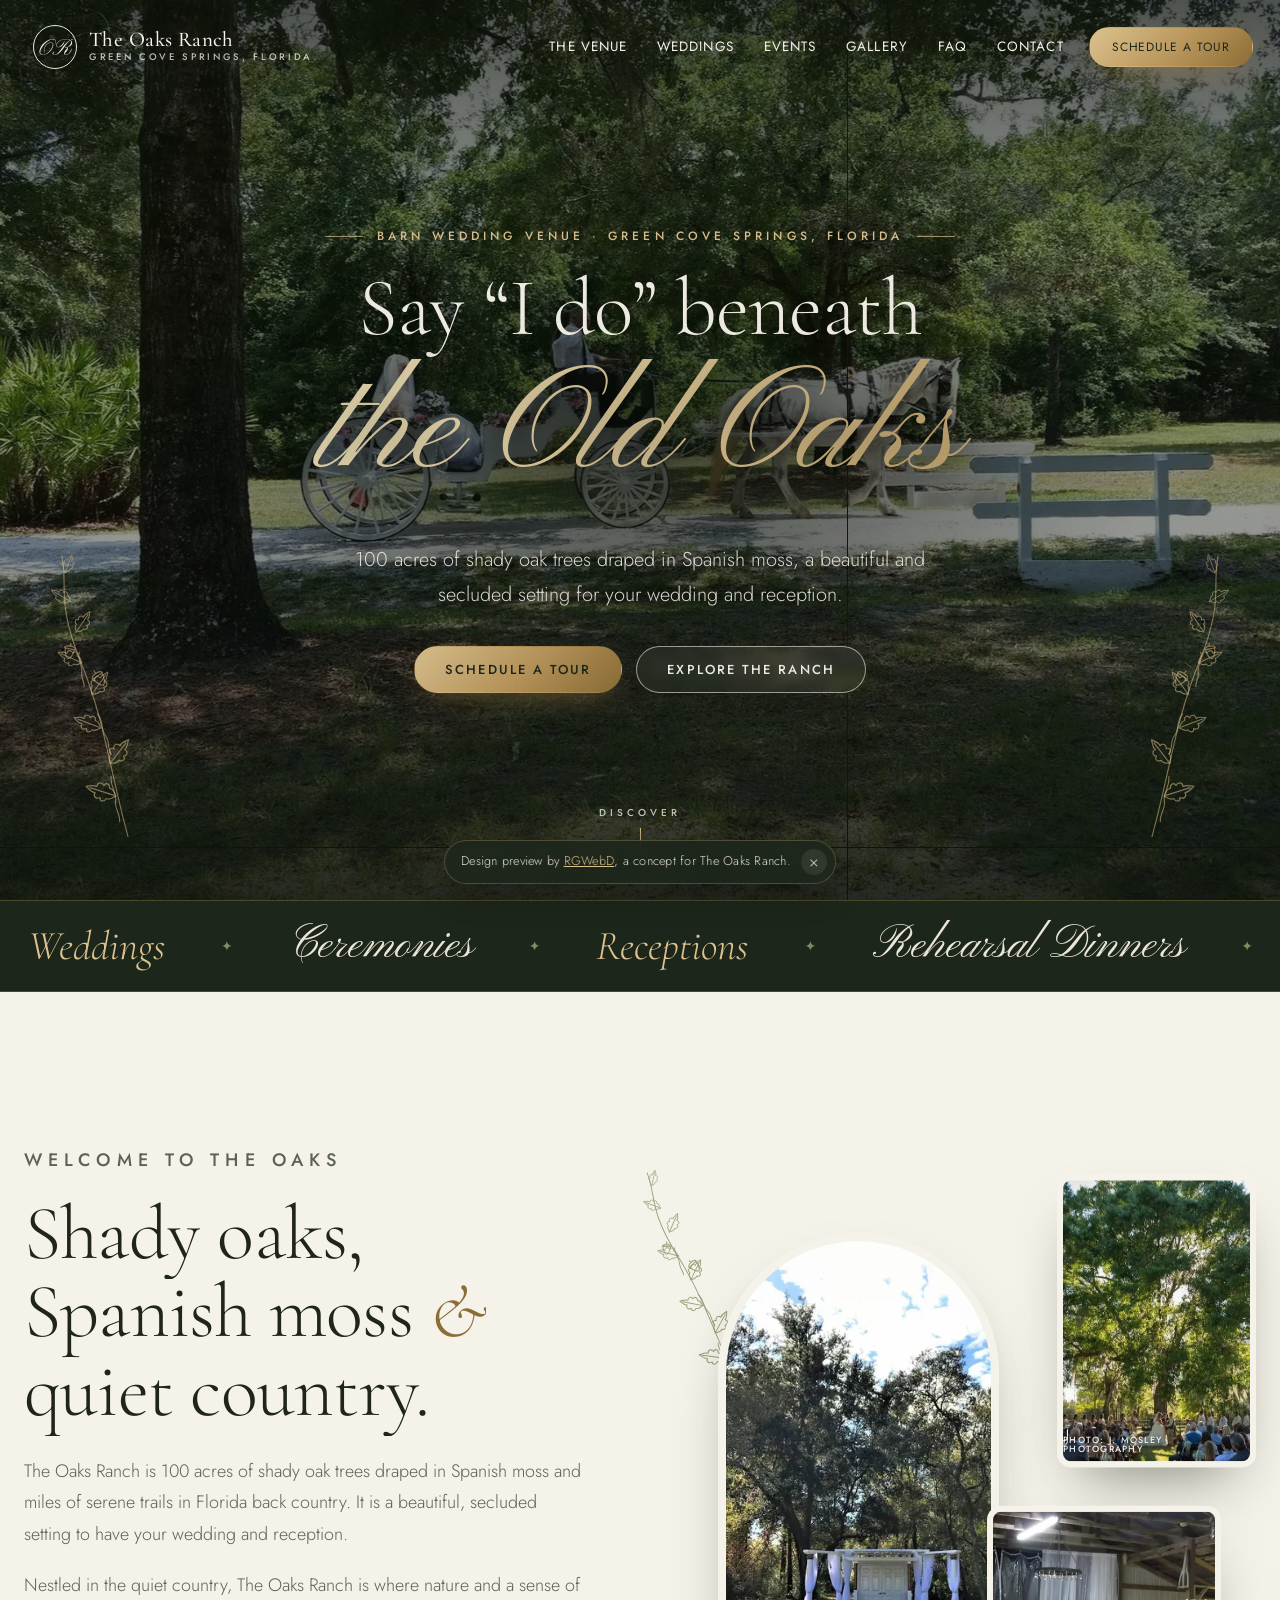
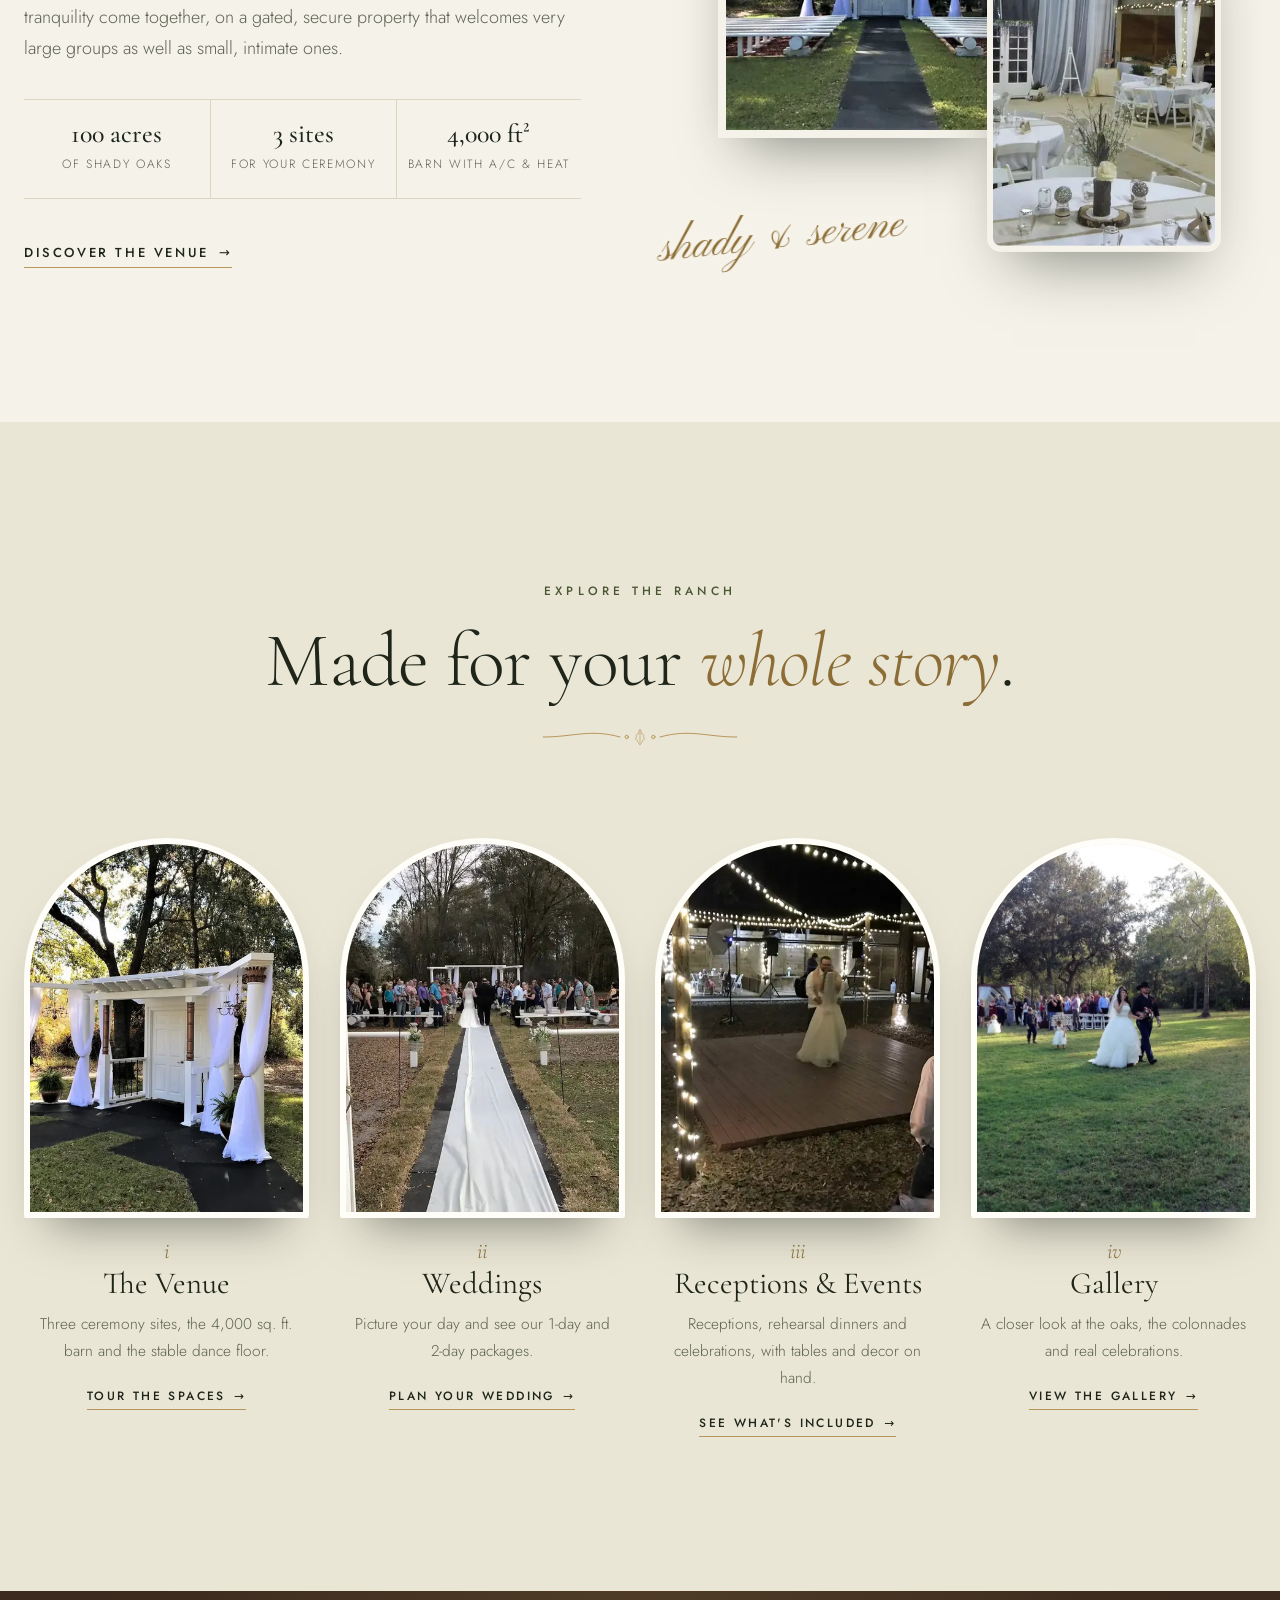
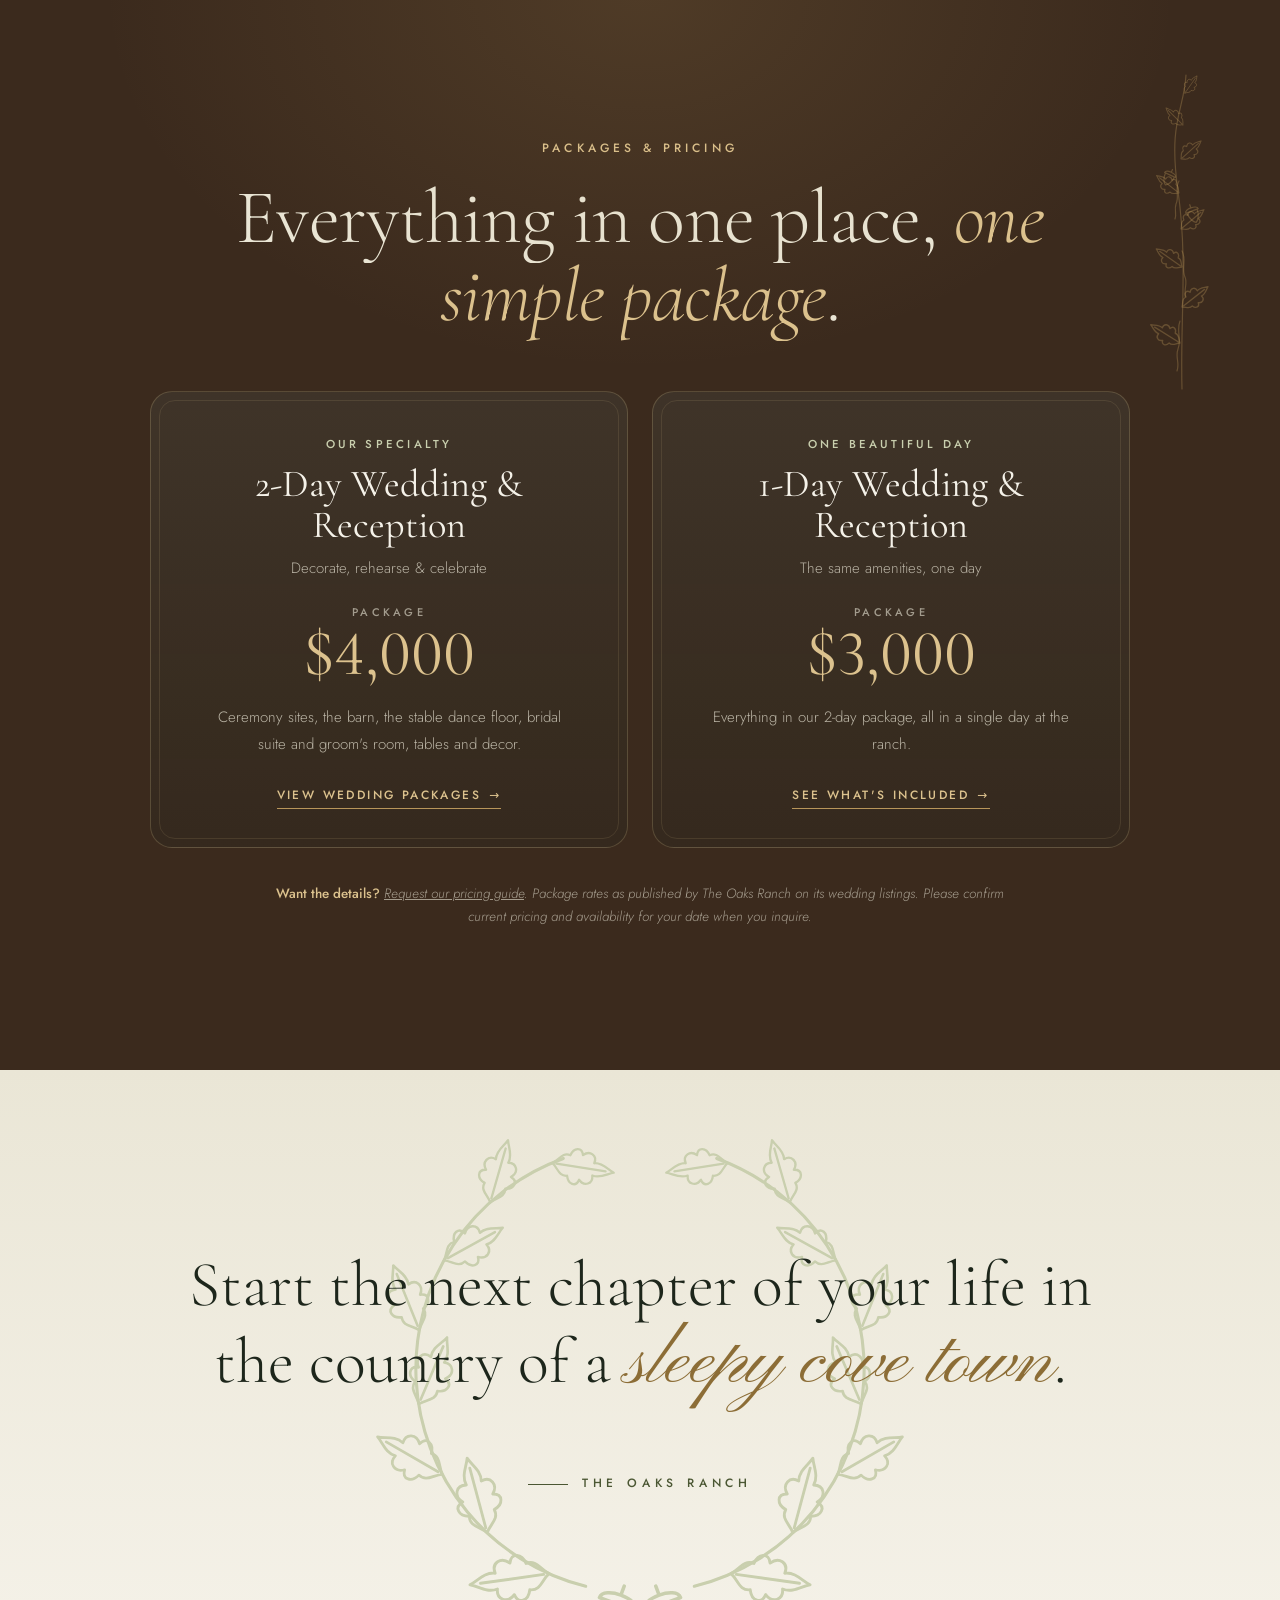
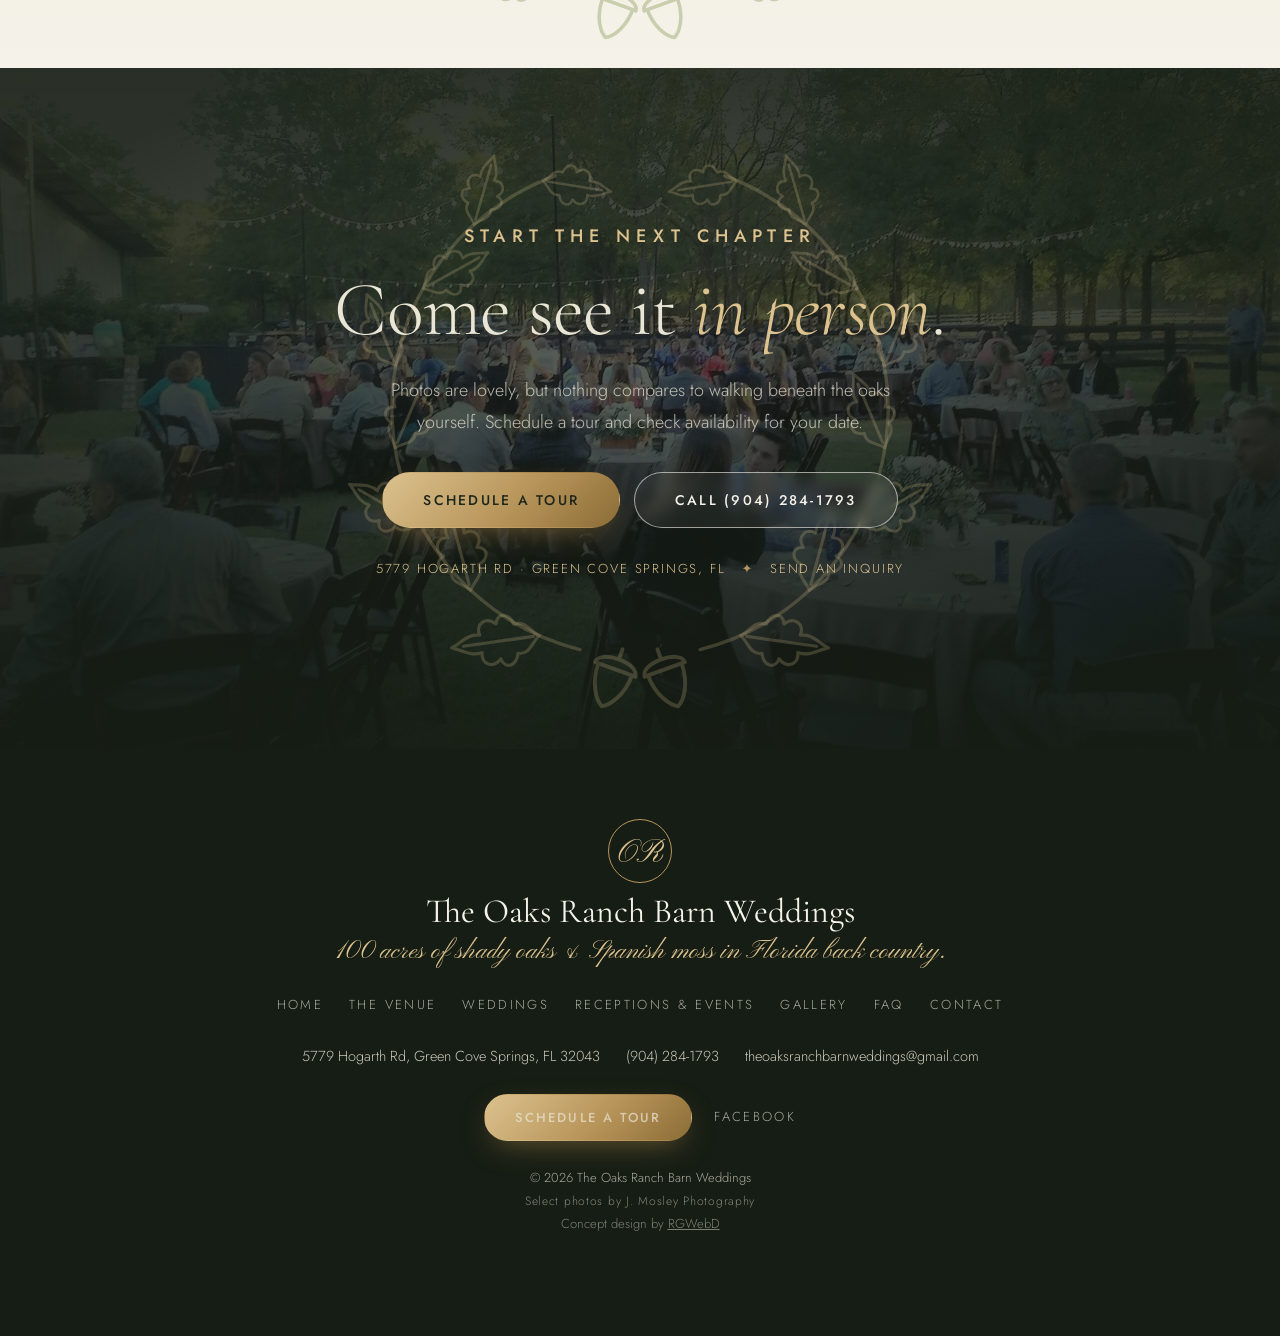
==== commit 1abf6453: "Fix collage and page-hero layout, remove repeated photos, darken home hero" ====
--- a/index.html
+++ b/index.html
@@ -279,7 +279,7 @@
             <span class="teaser__more">Plan your wedding <span aria-hidden="true">→</span></span>
           </a></li>
           <li class="reveal"><a class="teaser" href="events.html">
-            <figure class="teaser__img"><img src="images/golden-dinner.webp" srcset="images/golden-dinner-sm.webp 800w, images/golden-dinner.webp 1920w" sizes="(max-width: 700px) 44vw, (max-width: 1100px) 22vw, 280px" width="1920" height="1433" loading="lazy" decoding="async" alt="Guests at dinner tables beneath the oaks and string lights at golden hour" style="object-position:45% 50%"></figure>
+            <figure class="teaser__img"><img src="images/dance-lights.webp" srcset="images/dance-lights-sm.webp 800w, images/dance-lights.webp 1600w" sizes="(max-width: 700px) 44vw, (max-width: 1100px) 22vw, 280px" width="1600" height="1200" loading="lazy" decoding="async" alt="A first dance beneath string lights on the stable area dance floor at night" style="object-position:55% 40%"></figure>
             <span class="teaser__n" aria-hidden="true">iii</span>
             <h3>Receptions &amp; Events</h3>
             <p>Receptions, rehearsal dinners and celebrations, with tables and decor on hand.</p>
--- a/styles.css
+++ b/styles.css
@@ -691,7 +691,7 @@
 
 /* ===== The Oaks Ranch additions ===== */
 .credit{position:absolute;right:10px;bottom:8px;z-index:3;margin:0;font:500 9px/1 var(--sans);letter-spacing:.14em;text-transform:uppercase;color:rgba(255,255,255,.9);text-shadow:0 1px 4px rgba(0,0,0,.7);pointer-events:none}
-.step__img,.teaser__img,.collage figure,.phero__media figure{position:relative}
+.step__img{position:relative}
 .tiers--two{grid-template-columns:repeat(2,1fr);max-width:900px;margin-inline:auto}
 .tier__perfect.c{text-align:center}
 .events--4{grid-template-columns:repeat(4,1fr)}
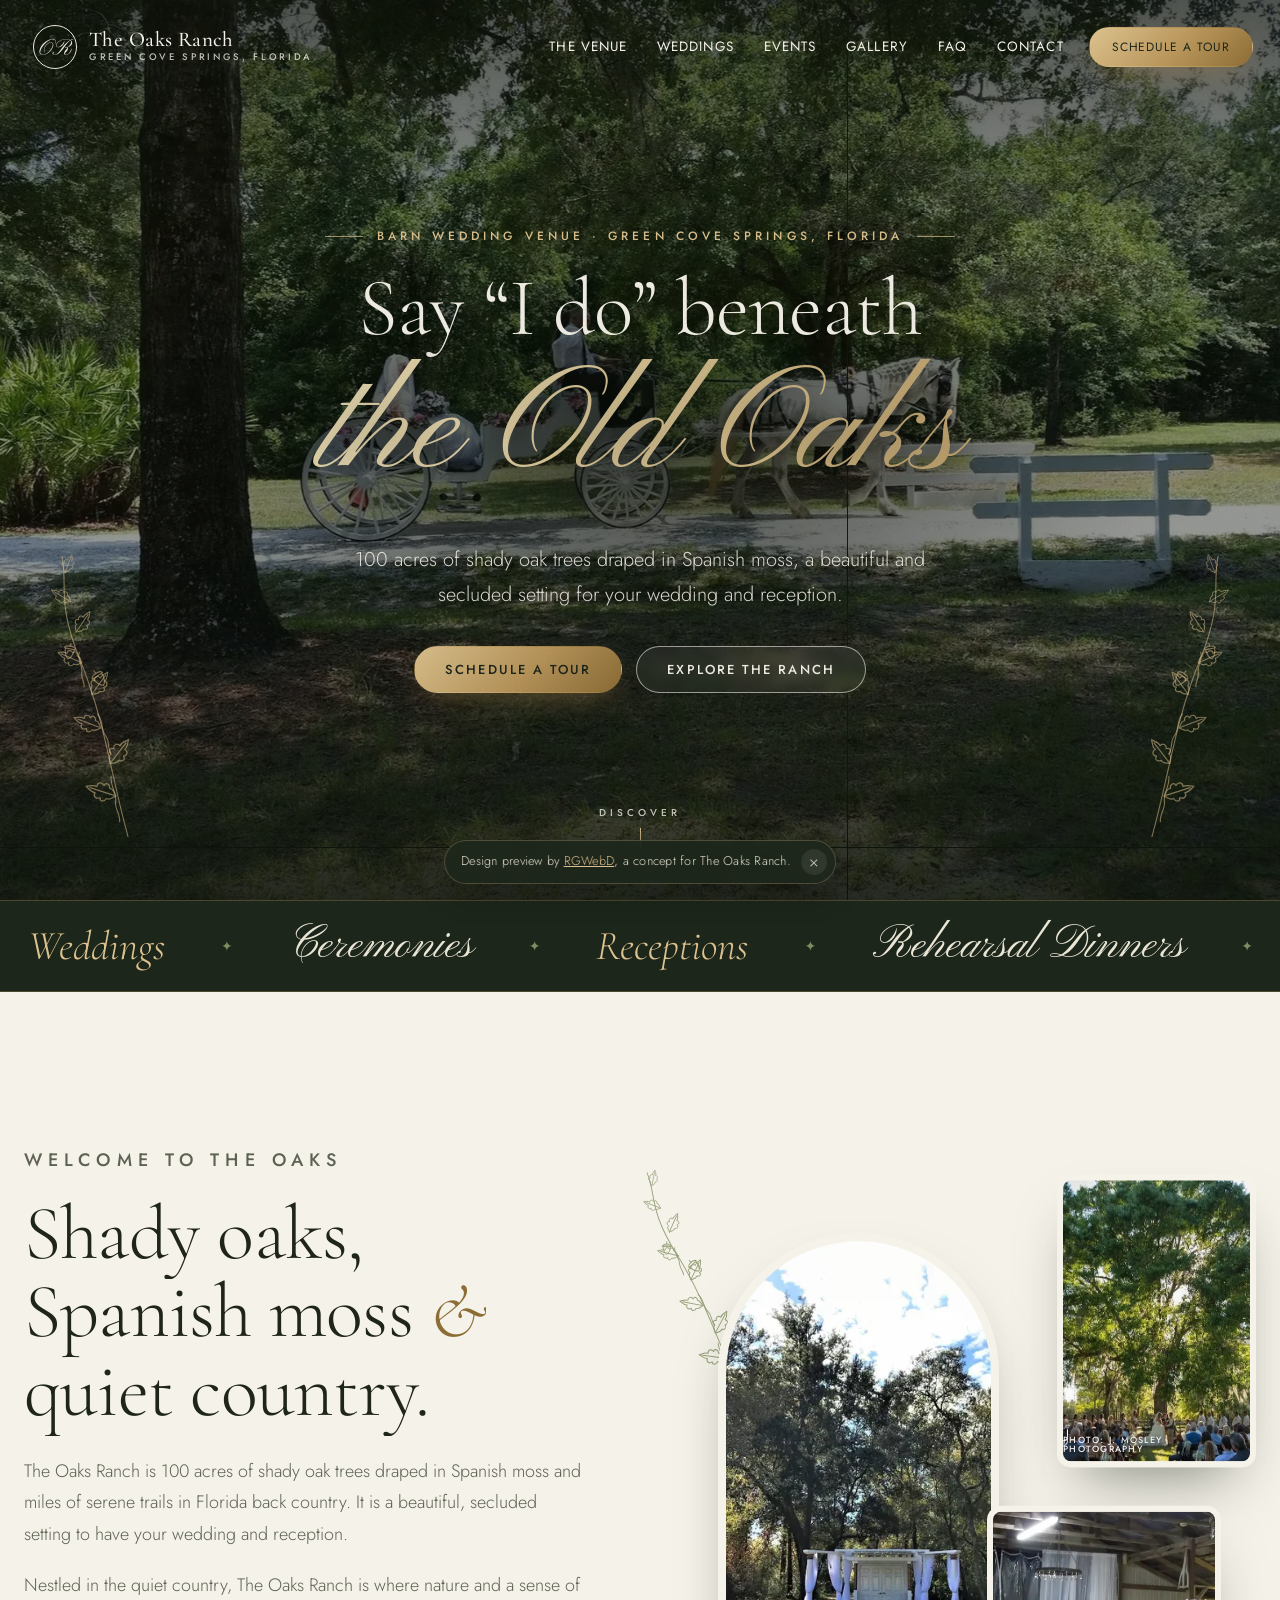
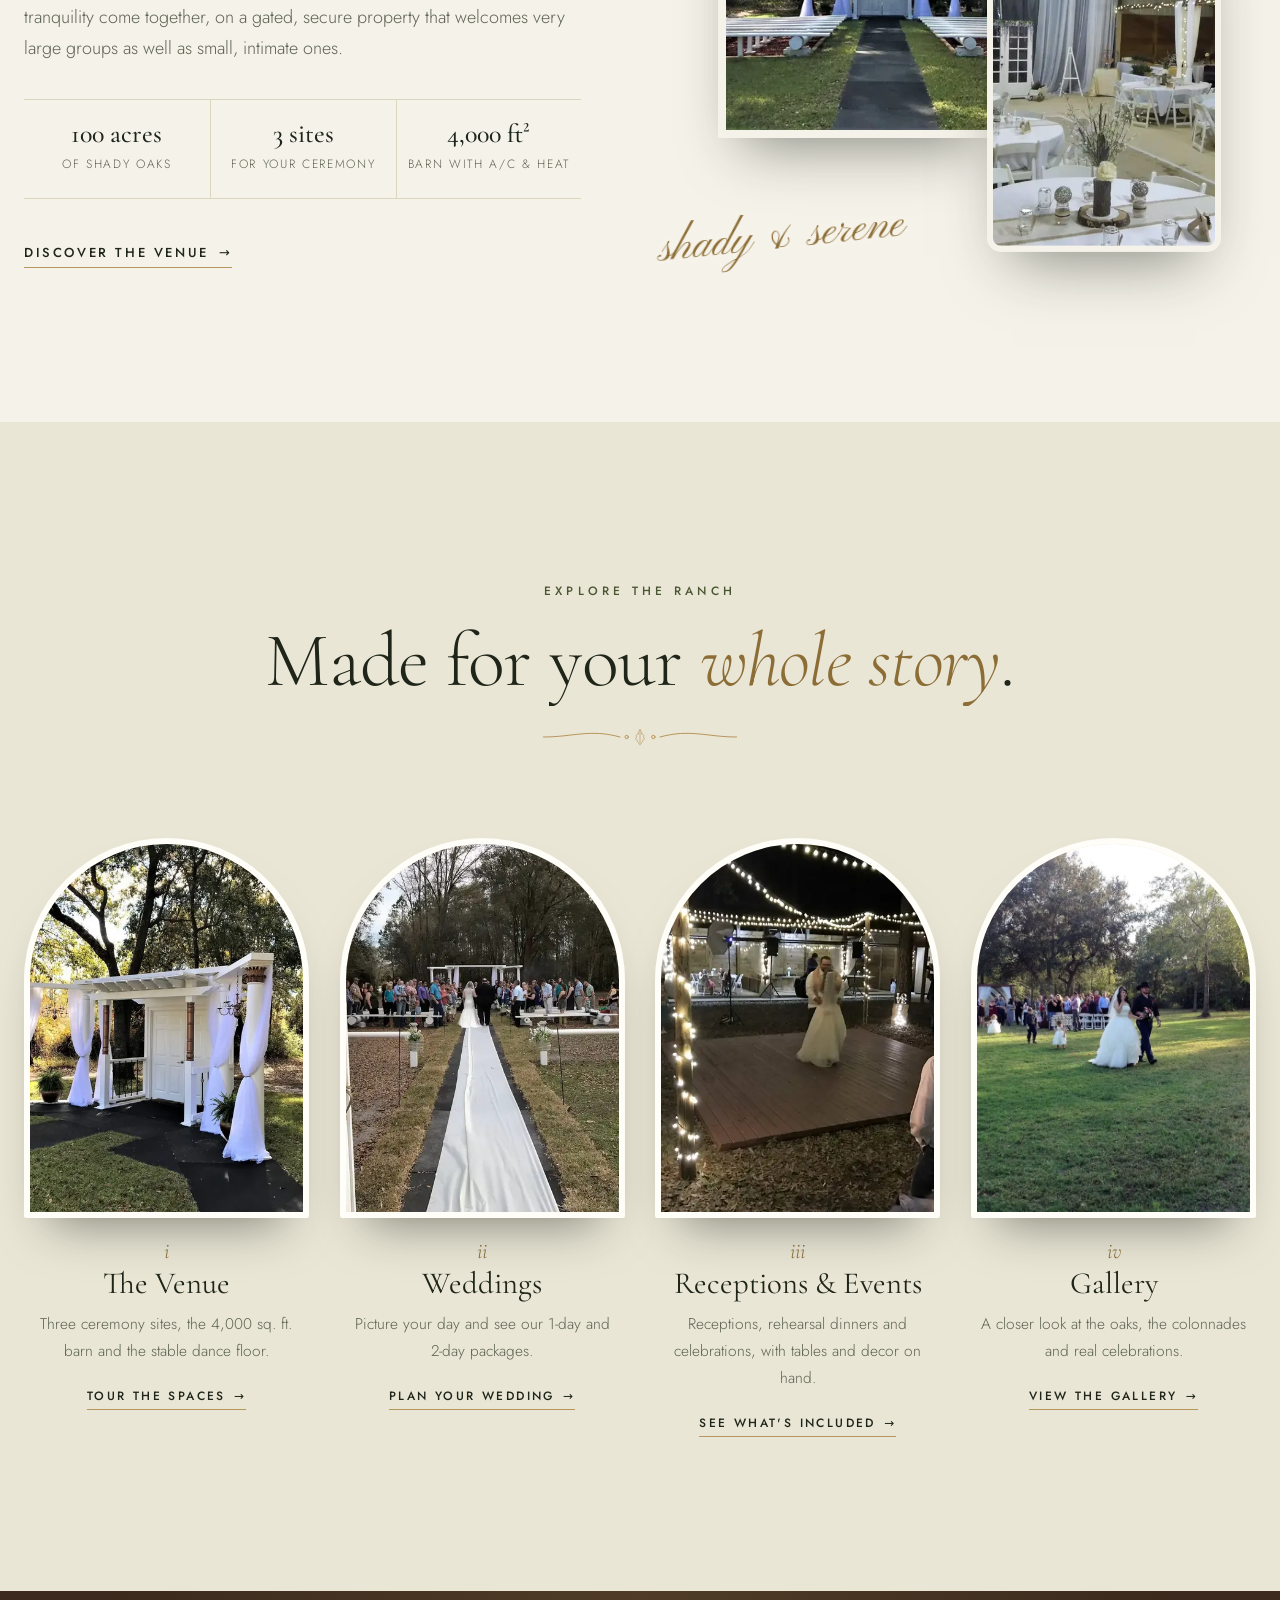
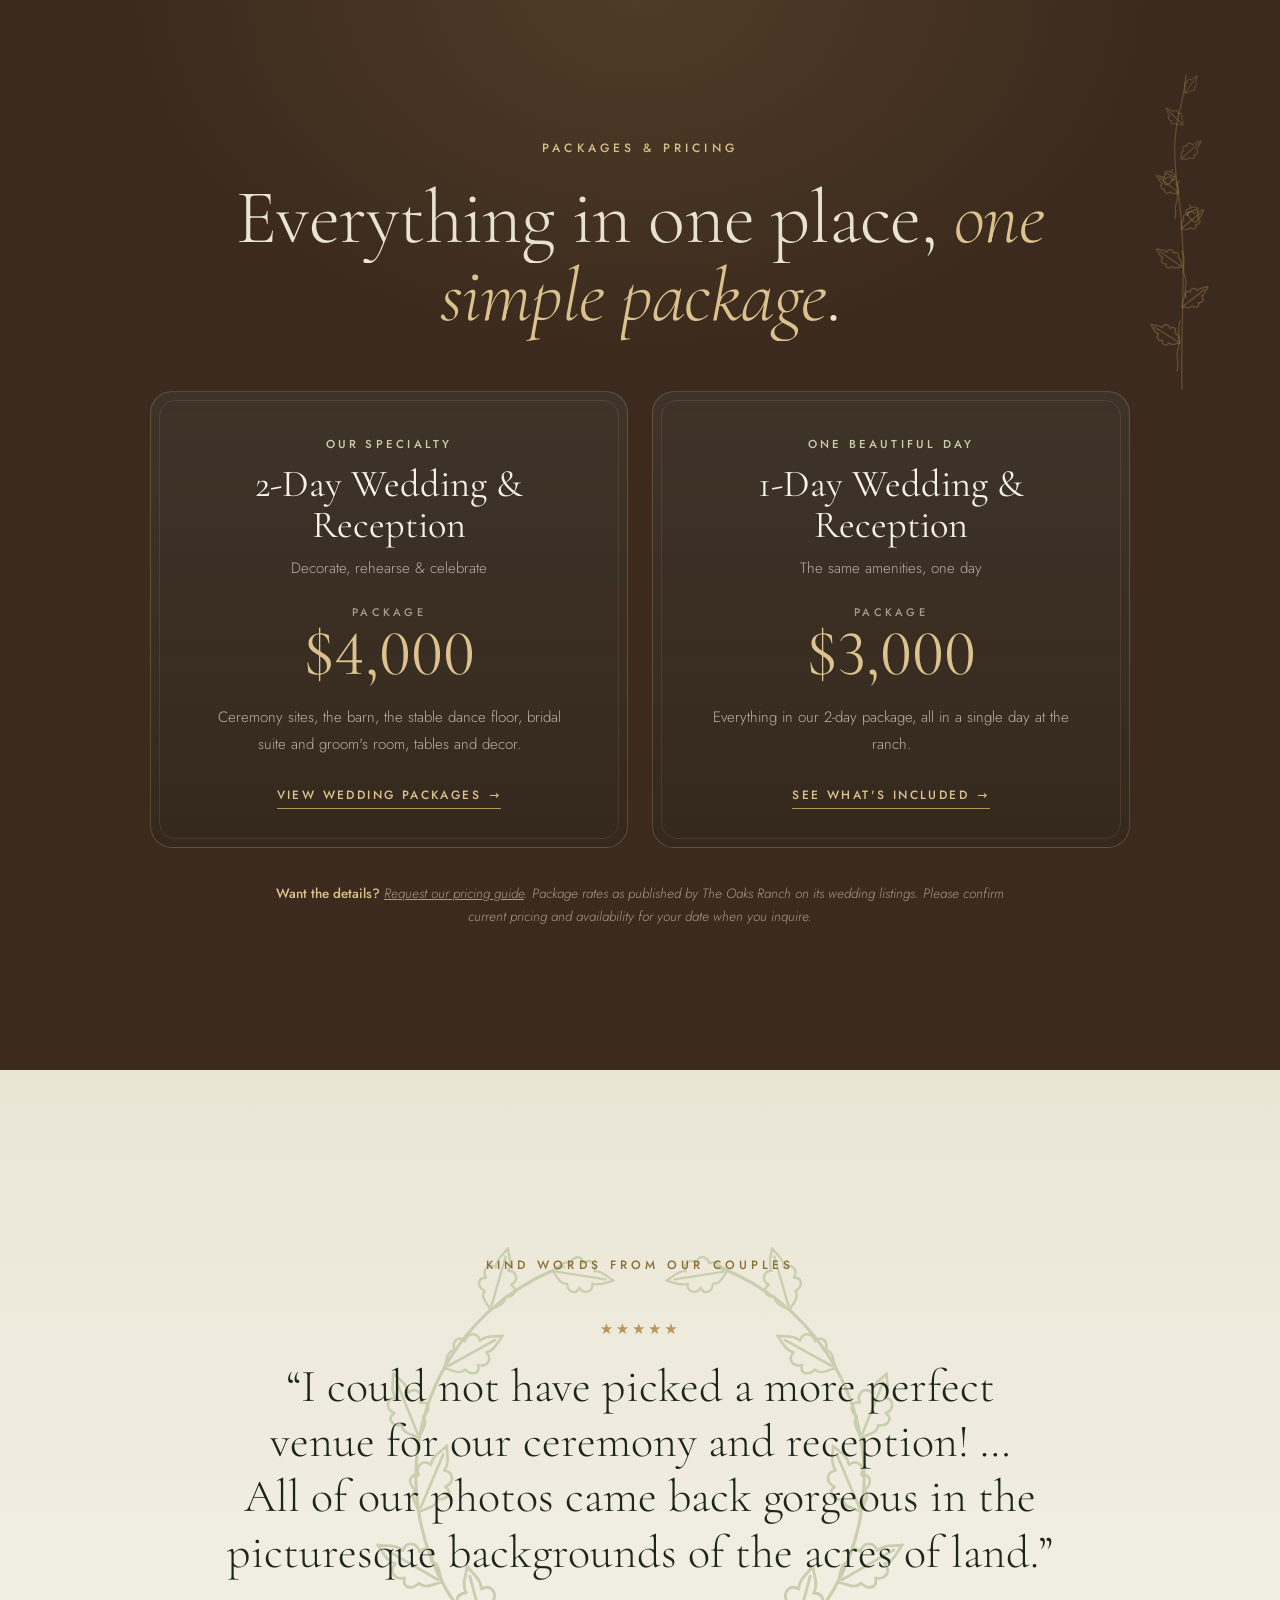
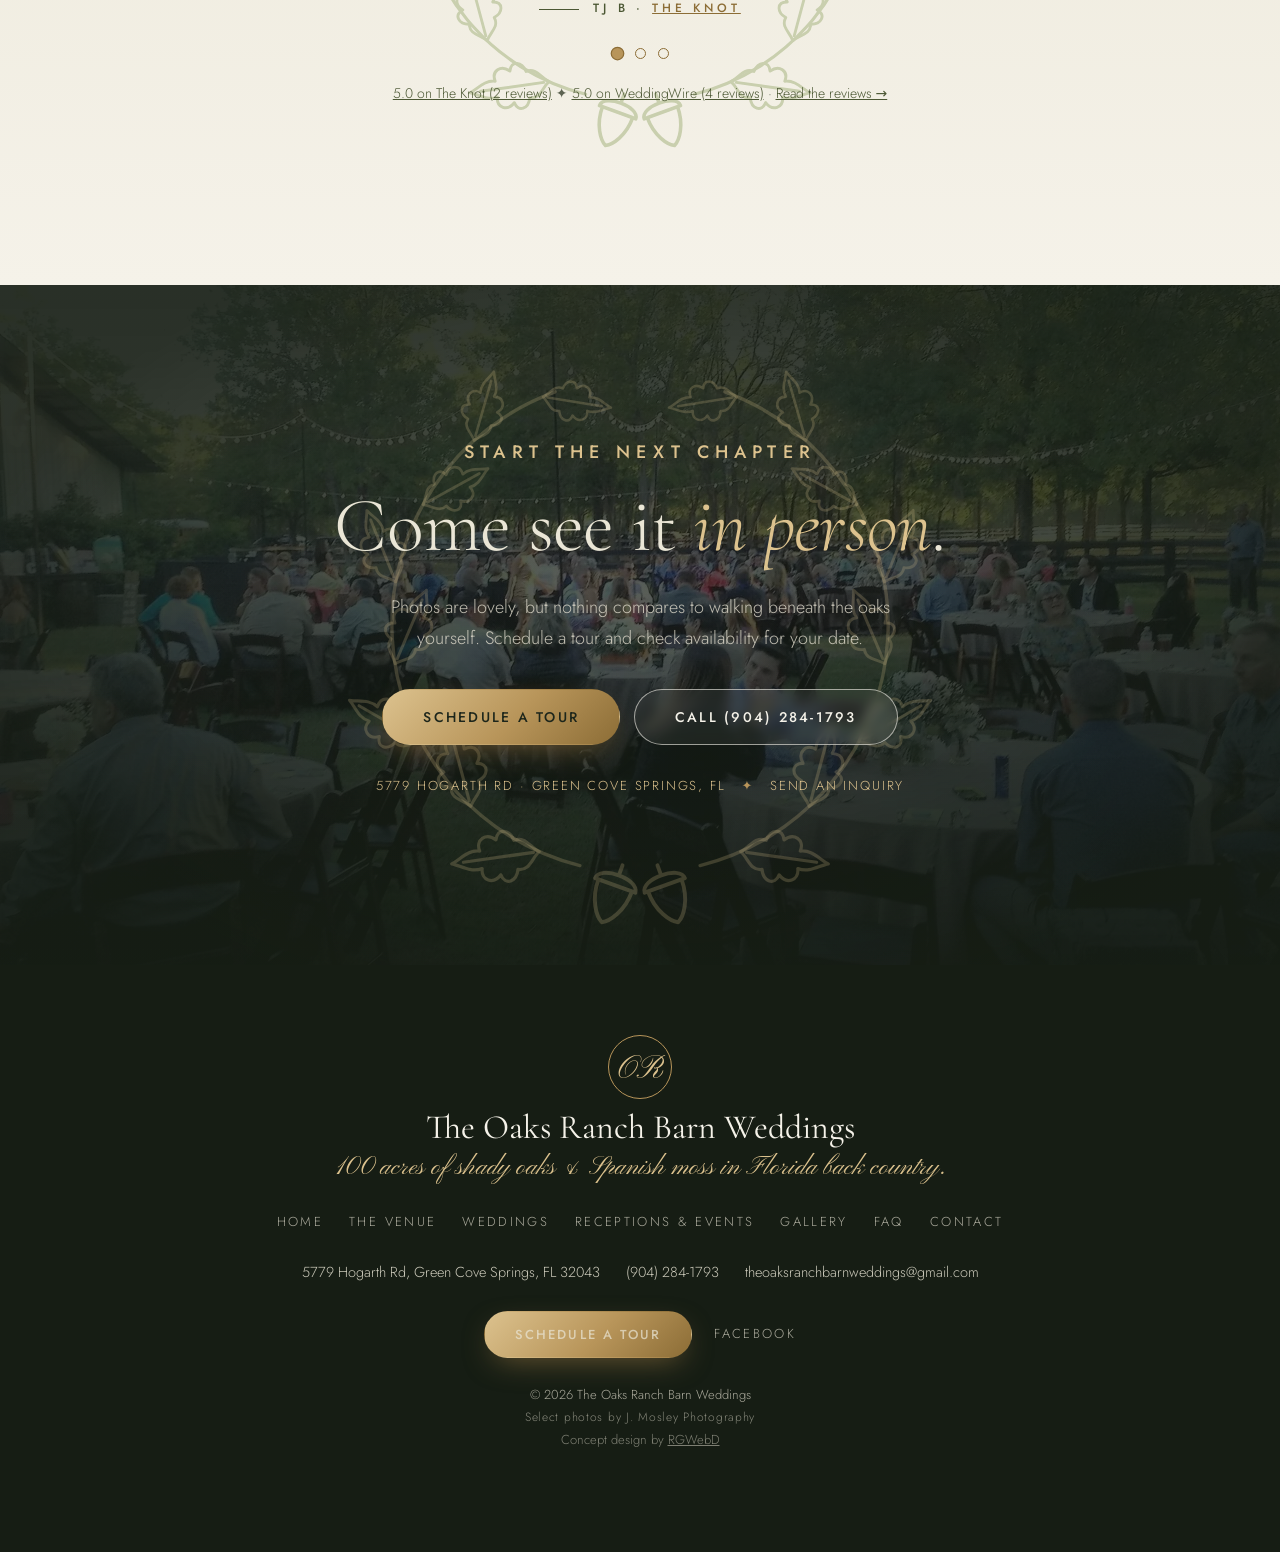
==== commit 2ba1b65b: "Add verbatim reviews from The Knot & WeddingWire: home rotating band, Weddings reviews section, Revi" ====
--- a/index.html
+++ b/index.html
@@ -123,6 +123,72 @@
     "name": "Schedule a tour",
     "target": "mailto:theoaksranchbarnweddings@gmail.com"
    },
+   "aggregateRating": {
+    "@type": "AggregateRating",
+    "ratingValue": "5.0",
+    "bestRating": "5",
+    "worstRating": "1",
+    "ratingCount": 6,
+    "reviewCount": 6
+   },
+   "review": [
+    {
+     "@type": "Review",
+     "author": {
+      "@type": "Person",
+      "name": "TJ B"
+     },
+     "reviewRating": {
+      "@type": "Rating",
+      "ratingValue": "5",
+      "bestRating": "5"
+     },
+     "reviewBody": "I could not have picked a more perfect venue for our ceremony and reception! The land, barn and stables are so beautiful and made decorating a breeze. All of our photos came back gorgeous in the picturesque backgrounds of the acres of land. The venue owners are so incredibly nice and helpful with every detail. The price is also extremely valuable for what you receive. I feel so lucky to have found them!",
+     "publisher": {
+      "@type": "Organization",
+      "name": "The Knot"
+     },
+     "url": "https://www.theknot.com/marketplace/the-oaks-ranch-barn-weddings-green-cove-springs-fl-976248"
+    },
+    {
+     "@type": "Review",
+     "author": {
+      "@type": "Person",
+      "name": "Shannon H"
+     },
+     "reviewRating": {
+      "@type": "Rating",
+      "ratingValue": "5",
+      "bestRating": "5"
+     },
+     "reviewBody": "This place is absolutely amazing. My wedding was magical. The reception area i chose is awesome too. I couldn't recommend this place more to anyone. Tracy and Joe the owners are the sweetest people too. 10/10. Wouldn't tell anyone to go anywhere else for their wedding",
+     "publisher": {
+      "@type": "Organization",
+      "name": "The Knot"
+     },
+     "url": "https://www.theknot.com/marketplace/the-oaks-ranch-barn-weddings-green-cove-springs-fl-976248"
+    },
+    {
+     "@type": "Review",
+     "author": {
+      "@type": "Person",
+      "name": "Julie"
+     },
+     "reviewRating": {
+      "@type": "Rating",
+      "ratingValue": "5",
+      "bestRating": "5"
+     },
+     "reviewBody": "Oaks Ranch is an amazing venue. SO peaceful, it made the most amazing wedding pics. … the price for this venue CANNOT be beat, and trust me, we looked every where. The owners are so patient and kind, by the time the wedding rolled around she felt more like a friend. Everyone enjoyed their time. We highly recommend this property. :)",
+     "publisher": {
+      "@type": "Organization",
+      "name": "WeddingWire"
+     },
+     "url": "https://www.weddingwire.com/biz/the-oaks-ranch-barn-weddings-green-cove-springs/ce2cdfdeb54a8d8a.html",
+     "datePublished": "2018-10-17",
+     "name": "Fun at the Ranch"
+    }
+   ],
    "makesOffer": [
     {
      "@type": "Offer",
@@ -325,12 +391,30 @@
       </div>
     </section>
 
-    <section class="quote" aria-label="In their words">
+    <section class="quote tq" aria-labelledby="tq-title">
       <svg class="quote__wreath draw" viewBox="0 0 200 200" aria-hidden="true"><use href="#wreath"/></svg>
-      <blockquote class="quote__text">
-        <p class="split-lines">Start the next chapter of your life in the country of a <em>sleepy cove town</em>.</p>
-        <footer>The Oaks Ranch</footer>
-      </blockquote>
+      <div class="tq__inner">
+        <p class="eyebrow reveal" id="tq-title">Kind Words from Our Couples</p>
+        <div class="tq__stage" data-tq aria-live="polite">
+          <figure class="tq__item is-on" data-i="0">
+            <span class="stars" role="img" aria-label="5 out of 5 stars">★★★★★</span>
+            <blockquote><p>“I could not have picked a more perfect venue for our ceremony and reception! … All of our photos came back gorgeous in the picturesque backgrounds of the acres of land.”</p></blockquote>
+            <figcaption>TJ B <span>· <a href="https://www.theknot.com/marketplace/the-oaks-ranch-barn-weddings-green-cove-springs-fl-976248" target="_blank" rel="noopener">The Knot</a></span></figcaption>
+          </figure>
+          <figure class="tq__item" data-i="1">
+            <span class="stars" role="img" aria-label="5 out of 5 stars">★★★★★</span>
+            <blockquote><p>“This place is absolutely amazing. My wedding was magical. … Tracy and Joe the owners are the sweetest people too. 10/10.”</p></blockquote>
+            <figcaption>Shannon H <span>· <a href="https://www.theknot.com/marketplace/the-oaks-ranch-barn-weddings-green-cove-springs-fl-976248" target="_blank" rel="noopener">The Knot</a></span></figcaption>
+          </figure>
+          <figure class="tq__item" data-i="2">
+            <span class="stars" role="img" aria-label="5 out of 5 stars">★★★★★</span>
+            <blockquote><p>“Oaks Ranch is an amazing venue. SO peaceful, it made the most amazing wedding pics.”</p></blockquote>
+            <figcaption>Julie <span>· <a href="https://www.weddingwire.com/biz/the-oaks-ranch-barn-weddings-green-cove-springs/ce2cdfdeb54a8d8a.html" target="_blank" rel="noopener">WeddingWire</a></span></figcaption>
+          </figure>
+        </div>
+        <div class="tq__dots"><button type="button" class="tq__dot" aria-label="Show review 1 of 3" aria-current="true"></button><button type="button" class="tq__dot" aria-label="Show review 2 of 3"></button><button type="button" class="tq__dot" aria-label="Show review 3 of 3"></button></div>
+        <p class="tq__meta reveal"><a href="https://www.theknot.com/marketplace/the-oaks-ranch-barn-weddings-green-cove-springs-fl-976248" target="_blank" rel="noopener">5.0 on The Knot (2 reviews)</a> <span aria-hidden="true">✦</span> <a href="https://www.weddingwire.com/biz/the-oaks-ranch-barn-weddings-green-cove-springs/ce2cdfdeb54a8d8a.html" target="_blank" rel="noopener">5.0 on WeddingWire (4 reviews)</a> · <a href="weddings.html#reviews">Read the reviews →</a></p>
+      </div>
     </section>
 
     <section class="cta-band" aria-labelledby="cta-title">
--- a/styles.css
+++ b/styles.css
@@ -711,3 +711,41 @@
 .hero__veil{background:radial-gradient(50% 42% at 50% 50%,rgba(12,18,11,.74),rgba(12,18,11,.42) 80%),linear-gradient(180deg,rgba(12,18,11,.5),rgba(12,18,11,0) 28%,rgba(12,18,11,0) 62%,rgba(12,18,11,.8))}
 .hero__script{filter:drop-shadow(0 2px 14px rgba(0,0,0,.5))}
 .hero__lede{text-shadow:0 1px 14px rgba(0,0,0,.6)}
+/* ===== Reviews (real, verbatim) ===== */
+.stars{color:var(--gold);letter-spacing:.18em;font-size:15px;line-height:1}
+.tq__inner{position:relative;max-width:980px;margin:0 auto}
+.tq__inner .eyebrow{justify-content:center;color:var(--gold-d)}
+.tq__stage{display:grid;margin-top:26px}
+.tq__item{grid-area:1/1;margin:0;display:flex;flex-direction:column;align-items:center;gap:22px}
+.js .tq__item{opacity:0;visibility:hidden;transform:translateY(14px);transition:opacity .9s var(--ease),transform .9s var(--ease),visibility 0s .9s}
+.js .tq__item.is-on{opacity:1;visibility:visible;transform:none;transition:opacity .9s var(--ease),transform .9s var(--ease),visibility 0s}
+.tq__item blockquote{margin:0}
+.tq__item p{font:300 clamp(28px,3.6vw,48px)/1.2 var(--serif);color:var(--wood);margin:0;text-wrap:balance}
+.tq__item figcaption{font:500 12px/1 var(--sans);letter-spacing:.32em;text-transform:uppercase;color:var(--sage-d)}
+.tq__item figcaption::before{content:"";display:inline-block;width:40px;height:1px;background:currentColor;vertical-align:middle;margin-right:14px}
+.tq__item figcaption a{color:var(--gold-d)}
+.tq__dots{display:flex;justify-content:center;gap:12px;margin:34px 0 22px}
+.tq__dot{width:11px;height:11px;border-radius:50%;border:1px solid var(--gold-d);background:transparent;padding:0;transition:background .4s,transform .4s}
+.tq__dot[aria-current="true"]{background:var(--gold);transform:scale(1.25)}
+.tq__meta{font-size:14px;color:var(--muted);margin:0}
+.tq__meta a{color:var(--sage-d)}
+.no-js .tq__dots{display:none}
+.reviews{position:relative;overflow:hidden;background:var(--ivory)}
+.reviews__wreath{position:absolute;right:-120px;top:40px;width:420px;height:420px;color:var(--sage-l);opacity:.7;pointer-events:none}
+.reviews .section-lede a{color:var(--sage-d)}
+.rgrid{display:grid;grid-template-columns:repeat(3,1fr);gap:24px;align-items:start;position:relative}
+.rcard{margin:0;padding:38px 32px 32px;border-radius:22px;background:#fffdf8;border:1px solid rgba(184,149,90,.28);box-shadow:0 40px 70px -40px rgba(29,38,27,.45);position:relative;transition:transform .6s var(--ease),box-shadow .6s var(--ease)}
+.rcard::before{content:"“";position:absolute;right:26px;top:6px;font:400 110px/1 var(--serif);color:rgba(184,149,90,.22)}
+.rcard:hover{transform:translateY(-6px);box-shadow:0 50px 80px -40px rgba(29,38,27,.5)}
+.rcard__top{display:flex;justify-content:space-between;align-items:center;gap:12px;margin-bottom:18px}
+.rcard__src{font:500 11px/1 var(--sans);letter-spacing:.24em;text-transform:uppercase}
+.rcard__src a{color:var(--sage-d)}
+.rcard h3{font-size:26px;margin:0 0 10px;color:var(--wood)}
+.rcard blockquote{margin:0}
+.rcard p{font:400 19px/1.55 var(--serif);color:var(--ink);margin:0 0 20px}
+.rcard figcaption{font:500 13px/1.3 var(--sans);letter-spacing:.08em;color:var(--wood)}
+.rcard figcaption span{color:var(--muted);font-weight:400}
+.reviews__note{margin-top:34px;color:var(--muted)}
+@media (max-width:960px){.rgrid{grid-template-columns:1fr;max-width:620px;margin-inline:auto}.reviews__wreath{display:none}}
+@media (max-width:700px){.tq__item p{font-size:26px}.tq__item figcaption{letter-spacing:.22em}.rcard{padding:30px 22px 24px}}
+@media (prefers-reduced-motion:reduce){.js .tq__item{transition:none;transform:none}}
